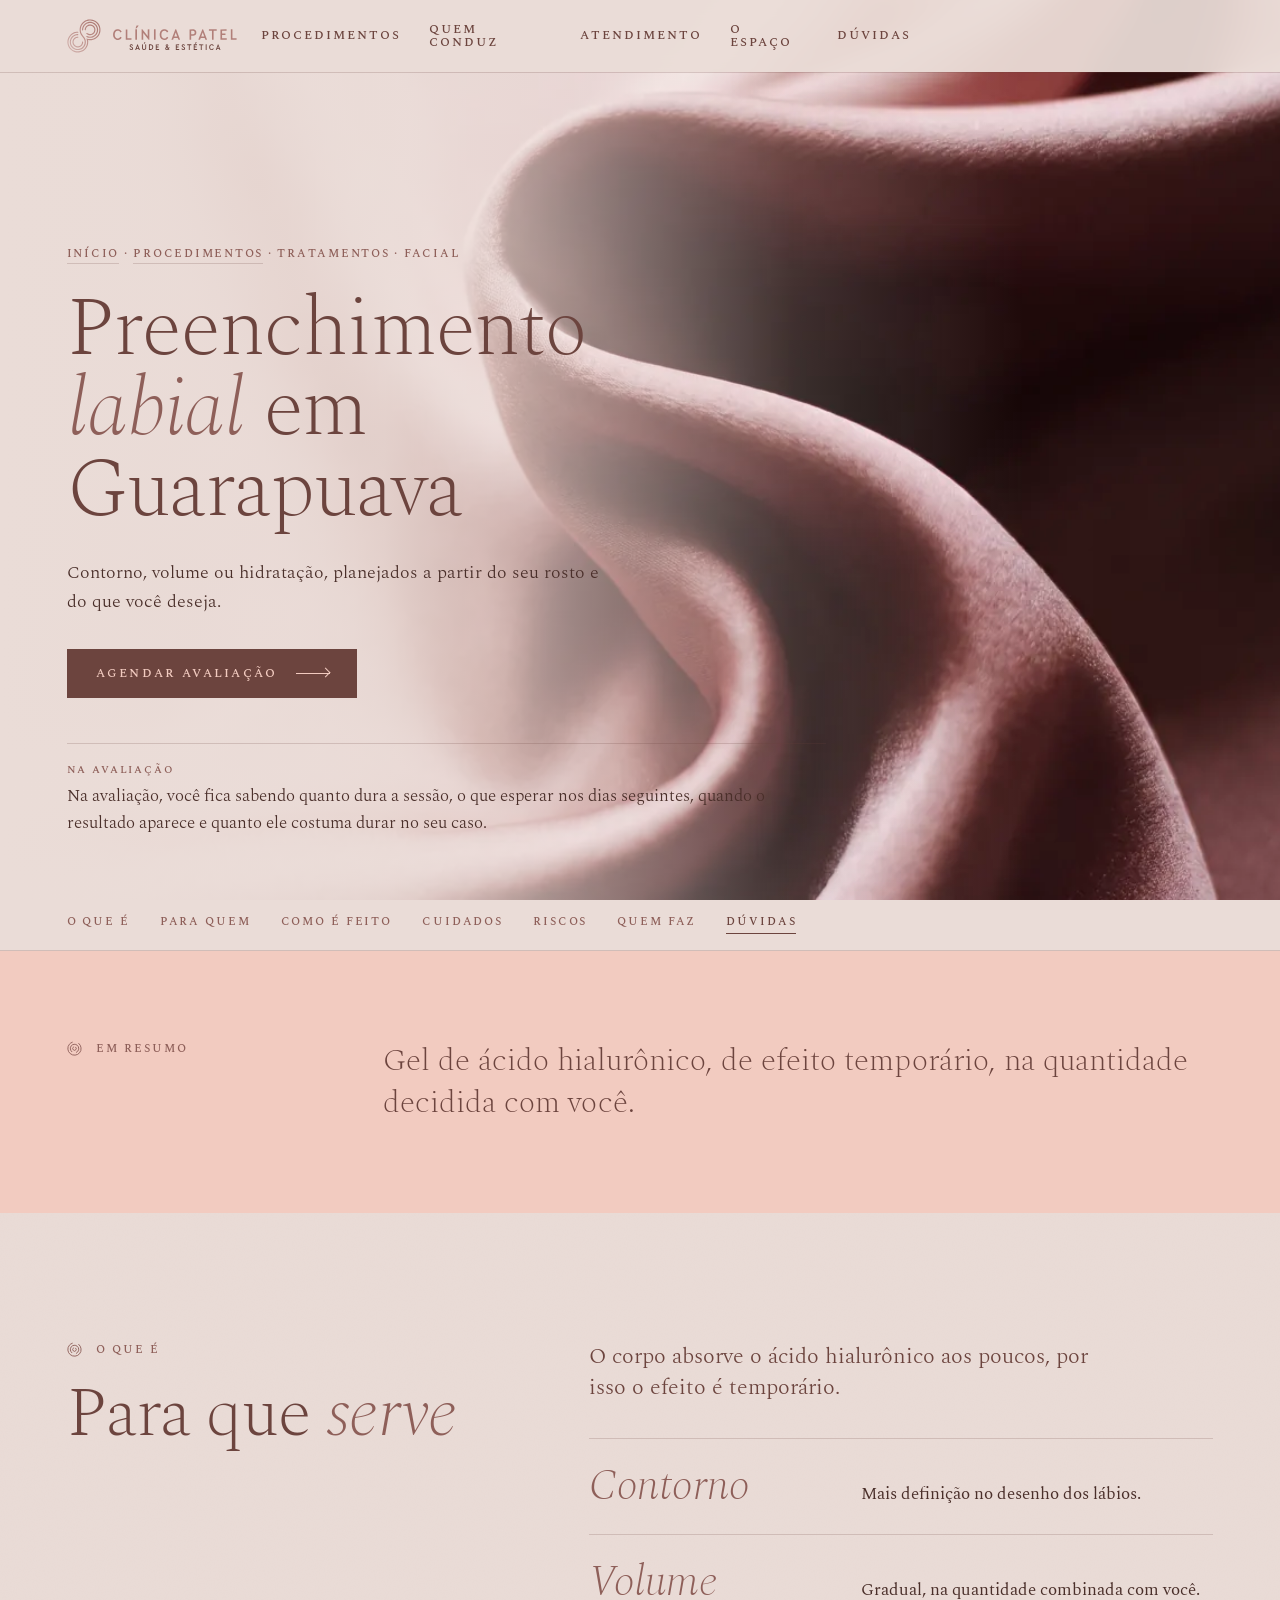
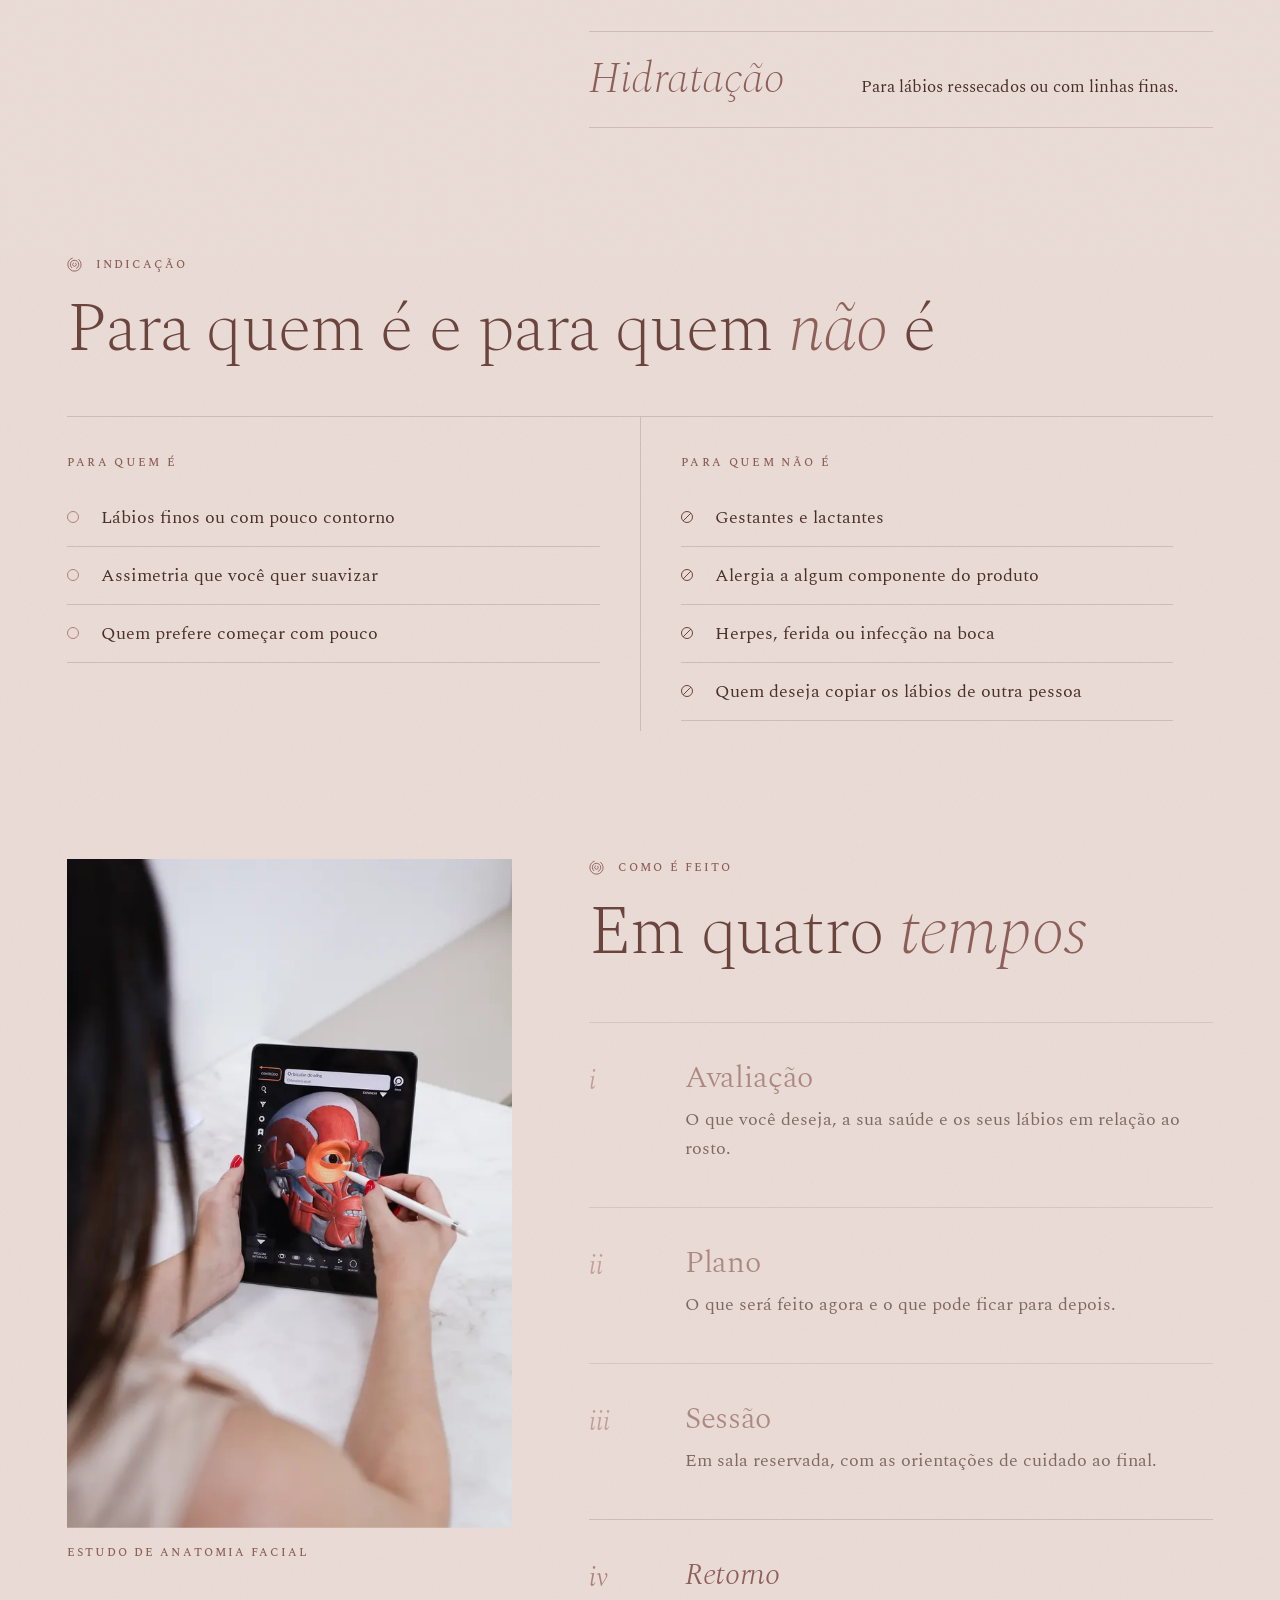
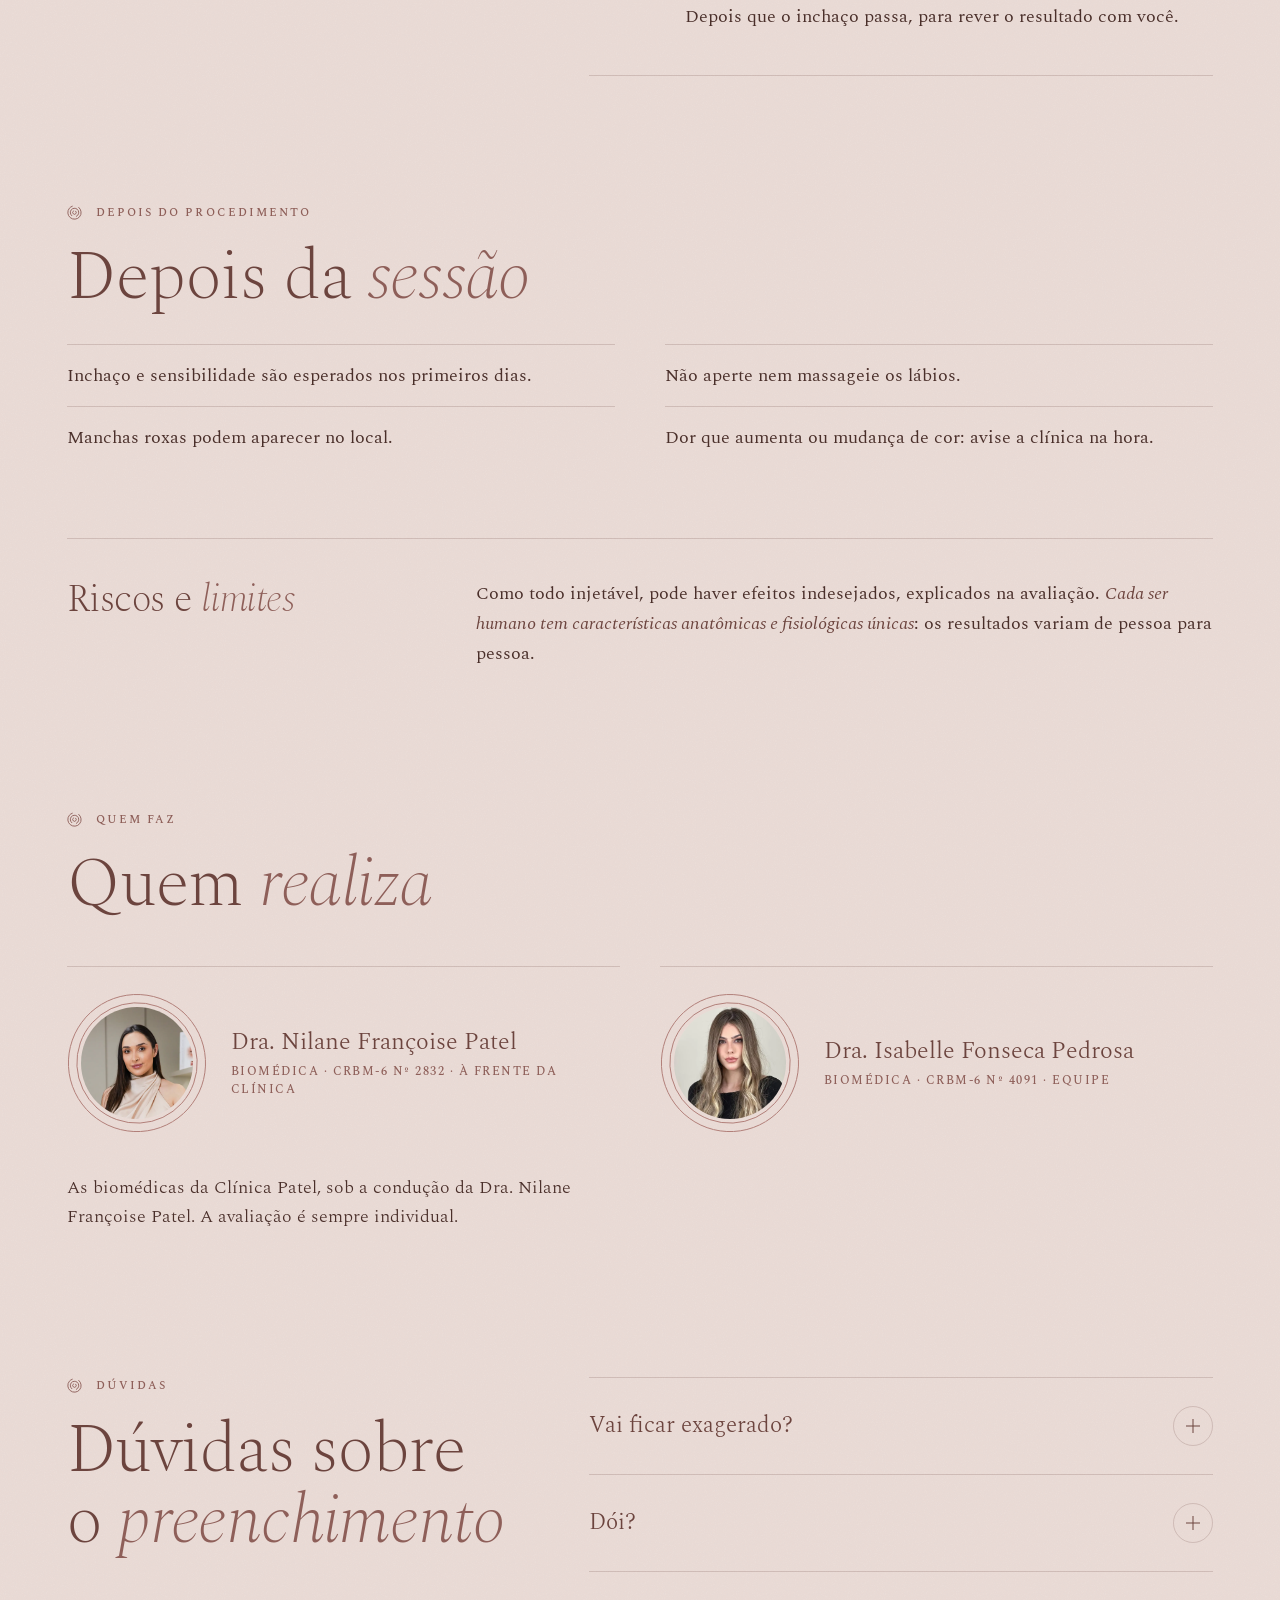
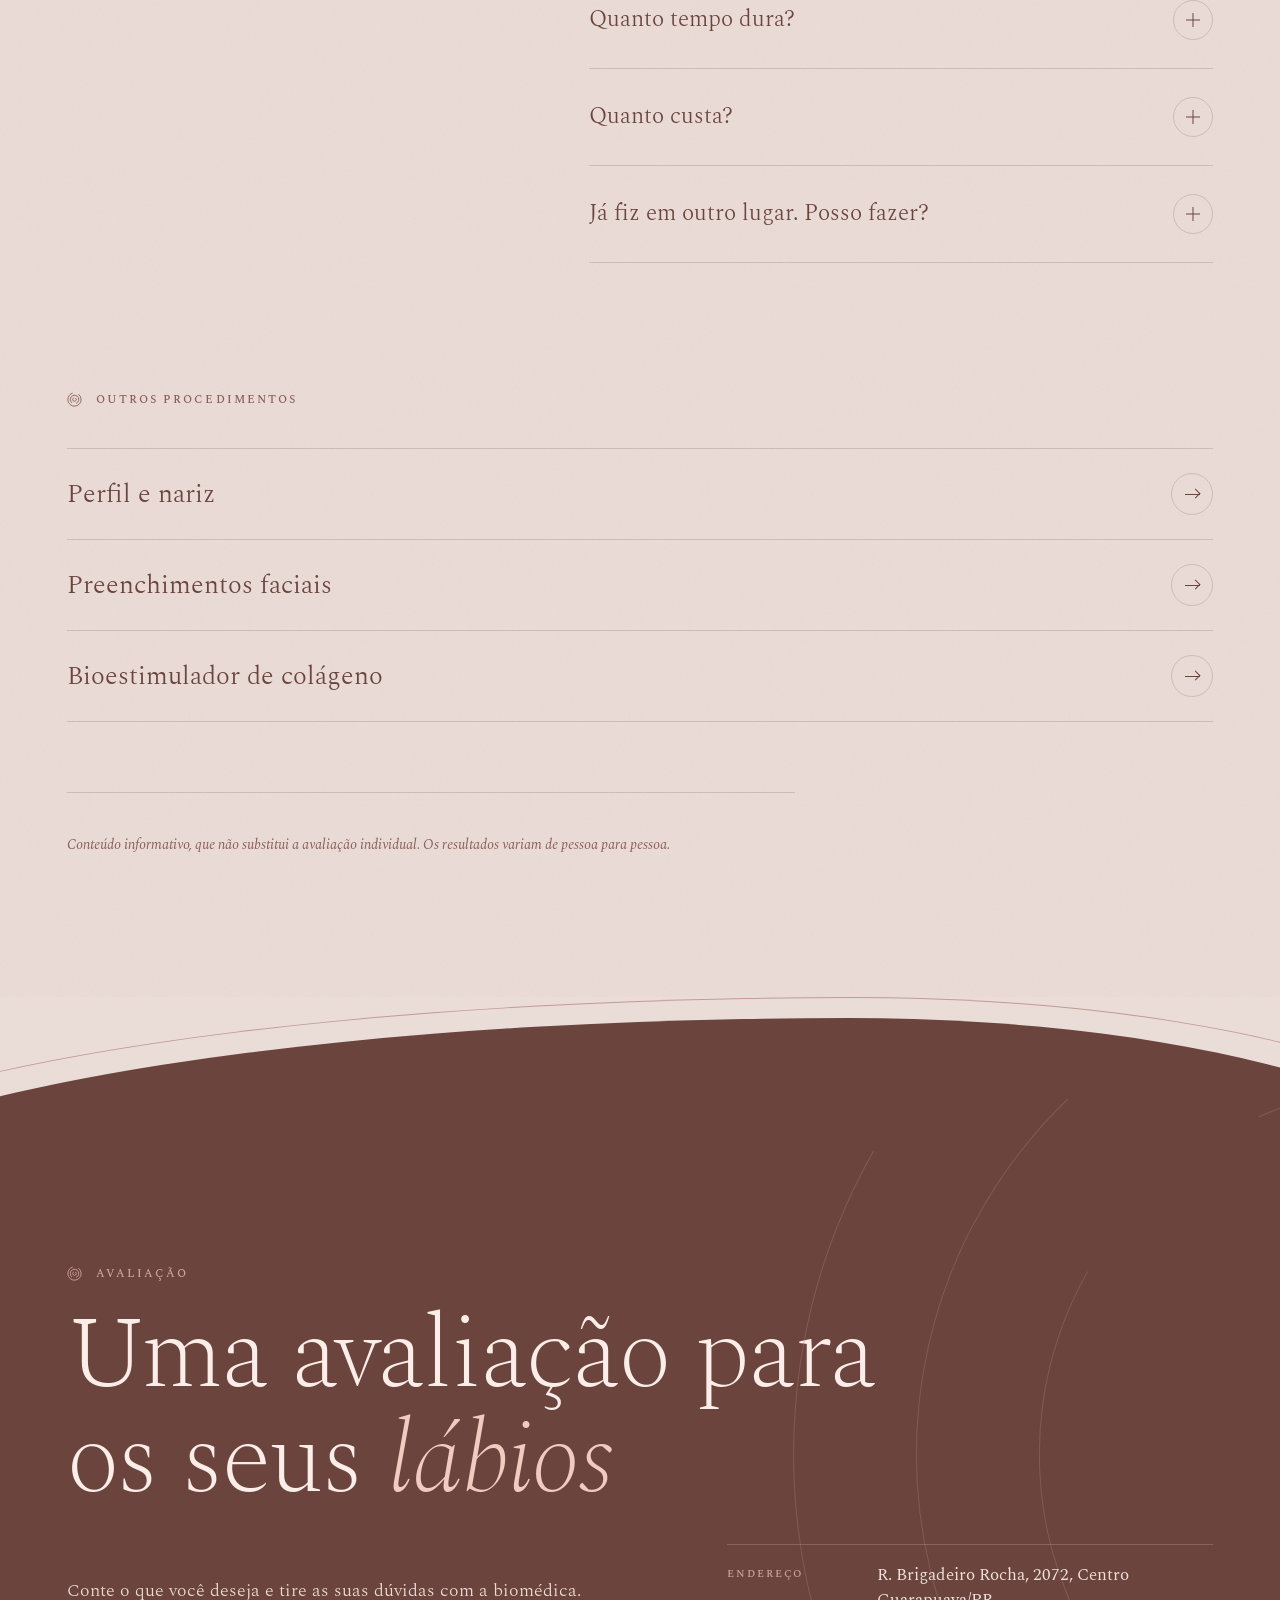
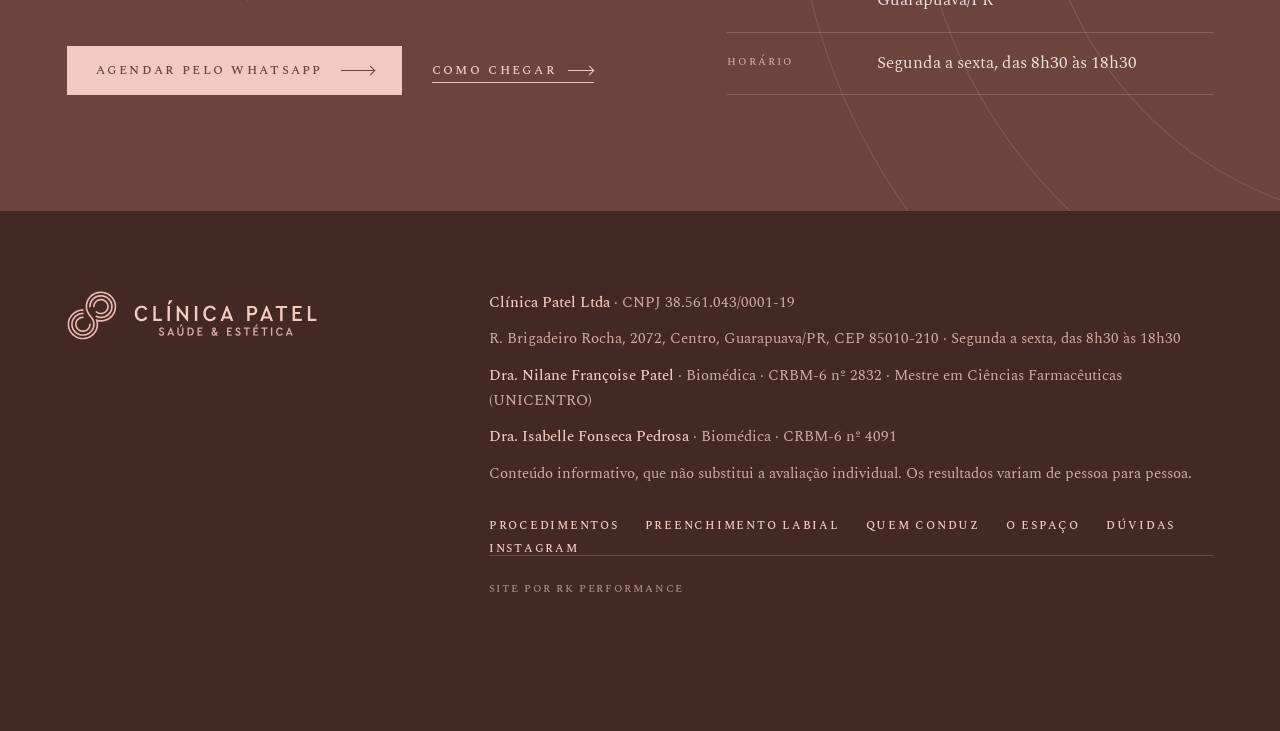
==== preenchimento-labial-guarapuava/index.html @ 33441e20 "Prévia do site da Clínica Patel (noindex) Home com abertura PATEL, tratamentos, quem conduz, atendim" ====
<!DOCTYPE html>
<html lang="pt-BR">
<head>
<meta charset="utf-8">
<meta name="viewport" content="width=device-width, initial-scale=1, viewport-fit=cover">
<title>Preenchimento labial em Guarapuava · Clínica Patel</title>
<meta name="description" content="Preenchimento labial com ácido hialurônico em Guarapuava: para quem é, como é feito, cuidados e dúvidas. Clínica Patel, biomédicas inscritas no CRBM-6.">
<meta name="robots" content="noindex, nofollow">
<link rel="canonical" href="https://joaovitorrk.github.io/clinica-patel-site/preenchimento-labial-guarapuava/">
<meta property="og:type" content="website">
<meta property="og:locale" content="pt_BR">
<meta property="og:title" content="Preenchimento labial em Guarapuava · Clínica Patel">
<meta property="og:description" content="Preenchimento labial com ácido hialurônico em Guarapuava: para quem é, como é feito, cuidados e dúvidas. Clínica Patel, biomédicas inscritas no CRBM-6.">
<meta property="og:url" content="https://joaovitorrk.github.io/clinica-patel-site/preenchimento-labial-guarapuava/">
<meta property="og:image" content="https://joaovitorrk.github.io/clinica-patel-site/assets/img/og.jpg">
<meta name="theme-color" content="#EADCD7">
<link rel="icon" href="../favicon.svg" type="image/svg+xml">
<link rel="preconnect" href="https://fonts.googleapis.com">
<link rel="preconnect" href="https://fonts.gstatic.com" crossorigin>
<link href="https://fonts.googleapis.com/css2?family=Marcellus&amp;family=Spectral:ital,wght@0,200;0,300;0,400;0,500;1,200;1,300;1,400&amp;family=Spectral+SC:wght@500&amp;display=swap" rel="stylesheet">
<link rel="stylesheet" href="../assets/site.css">
<script type="application/ld+json">{"@context": "https://schema.org", "@type": "HealthAndBeautyBusiness", "name": "Clínica Patel · Saúde e Estética", "url": "https://joaovitorrk.github.io/clinica-patel-site/", "image": "https://joaovitorrk.github.io/clinica-patel-site/assets/img/og.jpg", "address": {"@type": "PostalAddress", "streetAddress": "R. Brigadeiro Rocha, 2072", "addressLocality": "Guarapuava", "addressRegion": "PR", "postalCode": "85010-210", "addressCountry": "BR"}, "openingHours": "Mo-Fr 08:30-18:30", "sameAs": ["https://www.instagram.com/clinicapatel/"], "employee": [{"@type": "Person", "name": "Nilane Françoise Patel", "jobTitle": "Biomédica", "hasCredential": {"@type": "EducationalOccupationalCredential", "credentialCategory": "Registro profissional", "name": "CRBM-6 nº 2832"}}, {"@type": "Person", "name": "Isabelle Fonseca Pedrosa", "jobTitle": "Biomédica", "hasCredential": {"@type": "EducationalOccupationalCredential", "credentialCategory": "Registro profissional", "name": "CRBM-6 nº 4091"}}]}</script>
</head>
<body class="pagina">
<a class="pular" href="#conteudo">Pular para o conteúdo</a>
<header class="topo" id="topo">
  <a class="marca" href="../" aria-label="Clínica Patel, início"><img src="../assets/img/logo.svg" alt="Clínica Patel · Saúde &amp; Estética" width="185" height="34"></a>
  <nav id="menu" aria-label="Principal">
    <a href="../#procedimentos">procedimentos</a>
    <a href="../#conduz">quem conduz</a>
    <a href="../#atendimento">atendimento</a>
    <a href="../#espaco">o espaço</a>
    <a href="../#duvidas">dúvidas</a>
    <a class="btn" href="#" data-demo="wa" data-msg="Olá! Vi o site da Clínica Patel e gostaria de agendar uma avaliação.">agendar avaliação <span class="seta" aria-hidden="true"></span></a>
  </nav>
  <button class="menu-bt" type="button" aria-expanded="false" aria-controls="menu"><span>menu</span><i></i></button>
</header>
<main id="conteudo">

<section class="p-capa">
  <picture>
    <source media="(max-width: 860px)" type="image/webp" srcset="../assets/img/seda-cel.webp">
    <source media="(max-width: 860px)" srcset="../assets/img/seda-cel.jpg">
    <source type="image/webp" srcset="../assets/img/seda-1440.webp 1440w, ../assets/img/seda.webp 2400w" sizes="100vw">
    <img src="../assets/img/seda-1440.jpg" srcset="../assets/img/seda-1440.jpg 1440w, ../assets/img/seda.jpg 2400w" sizes="100vw" alt="" width="2400" height="1340" fetchpriority="high">
  </picture>
  <div class="envolve">
    <p class="trilha"><a href="../">início</a> · <a href="../#procedimentos">procedimentos</a> · tratamentos · facial</p>
    <h1>Preenchimento <em>labial</em> em Guarapuava</h1>
    <p class="sub">Contorno, volume ou hidratação, planejados a partir do seu rosto e do que você deseja.</p>
    <a class="btn" href="#" data-demo="wa" data-msg="Olá! Gostaria de agendar uma avaliação para preenchimento labial.">agendar avaliação <span class="seta" aria-hidden="true"></span></a>
    <p class="ficha-nota"><b>na avaliação</b>Na avaliação, você fica sabendo quanto dura a sessão, o que esperar nos dias seguintes, quando o resultado aparece e quanto ele costuma durar no seu caso.</p>
  </div>
</section>

<nav class="ancoras" aria-label="Nesta página">
  <div class="envolve">
    <a href="#o-que-e">o que é</a><a href="#para-quem">para quem</a><a href="#como">como é feito</a><a href="#cuidados">cuidados</a><a href="#riscos">riscos</a><a href="#quem-faz">quem faz</a><a href="#duvidas">dúvidas</a>
  </div>
</nav>

<section class="resumo" aria-label="Em resumo">
  <div class="envolve">
    <p class="rotulo"><svg class="anel-p" viewBox="0 0 16 16" aria-hidden="true"><g fill="none" stroke="currentColor" stroke-width=".9" stroke-linecap="round"><circle cx="8" cy="8" r="7.1" stroke-dasharray="37 7.6" transform="rotate(-50 8 8)"/><circle cx="8" cy="8" r="4.5" stroke-dasharray="22.5 5.8" transform="rotate(130 8 8)"/><circle cx="8" cy="8" r="1.9" stroke-dasharray="8.6 3.3" transform="rotate(-50 8 8)"/></g></svg> em resumo</p>
    <p class="rv">Gel de ácido hialurônico, de efeito temporário, na quantidade decidida com você.</p>
  </div>
</section>

<section class="bloco papel" id="o-que-e">
  <div class="envolve dupla">
    <div class="fixa"><p class="rotulo rv"><svg class="anel-p" viewBox="0 0 16 16" aria-hidden="true"><g fill="none" stroke="currentColor" stroke-width=".9" stroke-linecap="round"><circle cx="8" cy="8" r="7.1" stroke-dasharray="37 7.6" transform="rotate(-50 8 8)"/><circle cx="8" cy="8" r="4.5" stroke-dasharray="22.5 5.8" transform="rotate(130 8 8)"/><circle cx="8" cy="8" r="1.9" stroke-dasharray="8.6 3.3" transform="rotate(-50 8 8)"/></g></svg> o que é</p><h2 class="titulo rv">Para que <em>serve</em></h2></div>
    <div><div class="texto-curto rv"><p>O corpo absorve o ácido hialurônico aos poucos, por isso o efeito é temporário.</p></div><ul class="trio rv d1"><li><strong>Contorno</strong><span>Mais definição no desenho dos lábios.</span></li>
<li><strong>Volume</strong><span>Gradual, na quantidade combinada com você.</span></li>
<li><strong>Hidratação</strong><span>Para lábios ressecados ou com linhas finas.</span></li></ul></div>
  </div>
</section>

<section class="bloco papel" id="para-quem">
  <div class="envolve">
    <p class="rotulo rv"><svg class="anel-p" viewBox="0 0 16 16" aria-hidden="true"><g fill="none" stroke="currentColor" stroke-width=".9" stroke-linecap="round"><circle cx="8" cy="8" r="7.1" stroke-dasharray="37 7.6" transform="rotate(-50 8 8)"/><circle cx="8" cy="8" r="4.5" stroke-dasharray="22.5 5.8" transform="rotate(130 8 8)"/><circle cx="8" cy="8" r="1.9" stroke-dasharray="8.6 3.3" transform="rotate(-50 8 8)"/></g></svg> indicação</p>
    <h2 class="titulo rv">Para quem é e para quem <em>não</em> é</h2>
    <div class="para-quem rv">
      <div><h3>para quem é</h3><ul><li>Lábios finos ou com pouco contorno</li>
<li>Assimetria que você quer suavizar</li>
<li>Quem prefere começar com pouco</li></ul></div>
      <div class="nao"><h3>para quem não é</h3><ul><li>Gestantes e lactantes</li>
<li>Alergia a algum componente do produto</li>
<li>Herpes, ferida ou infecção na boca</li>
<li>Quem deseja copiar os lábios de outra pessoa</li></ul></div>
    </div>
  </div>
</section>

<section class="bloco papel" id="como">
  <div class="envolve dupla">
    <div class="fixa">
      <figure class="moldura rv" style="margin:0">
        <div class="foto varre" style="aspect-ratio:2/3;overflow:hidden"><picture><source type="image/webp" srcset="../assets/img/planejamento-640.webp 640w, ../assets/img/planejamento.webp 1100w" sizes="(max-width: 860px) 92vw, 36vw"><img src="../assets/img/planejamento-640.jpg" srcset="../assets/img/planejamento-640.jpg 640w, ../assets/img/planejamento.jpg 1100w" sizes="(max-width: 860px) 92vw, 36vw" alt="Planejamento facial em um tablet com anatomia do rosto, na Clínica Patel" loading="lazy" decoding="async"></picture></div>
        <figcaption class="rotulo" style="margin-top:16px">estudo de anatomia facial</figcaption>
      </figure>
    </div>
    <div>
      <p class="rotulo rv"><svg class="anel-p" viewBox="0 0 16 16" aria-hidden="true"><g fill="none" stroke="currentColor" stroke-width=".9" stroke-linecap="round"><circle cx="8" cy="8" r="7.1" stroke-dasharray="37 7.6" transform="rotate(-50 8 8)"/><circle cx="8" cy="8" r="4.5" stroke-dasharray="22.5 5.8" transform="rotate(130 8 8)"/><circle cx="8" cy="8" r="1.9" stroke-dasharray="8.6 3.3" transform="rotate(-50 8 8)"/></g></svg> como é feito</p>
      <h2 class="titulo rv">Em quatro <em>tempos</em></h2>
      <ol class="etapas">
<li><div><h3>Avaliação</h3><p>O que você deseja, a sua saúde e os seus lábios em relação ao rosto.</p></div></li>
<li><div><h3>Plano</h3><p>O que será feito agora e o que pode ficar para depois.</p></div></li>
<li><div><h3>Sessão</h3><p>Em sala reservada, com as orientações de cuidado ao final.</p></div></li>
<li><div><h3>Retorno</h3><p>Depois que o inchaço passa, para rever o resultado com você.</p></div></li>
      </ol>
    </div>
  </div>
</section>

<section class="bloco papel" id="cuidados">
  <div class="envolve cuidados">
    <p class="rotulo rv"><svg class="anel-p" viewBox="0 0 16 16" aria-hidden="true"><g fill="none" stroke="currentColor" stroke-width=".9" stroke-linecap="round"><circle cx="8" cy="8" r="7.1" stroke-dasharray="37 7.6" transform="rotate(-50 8 8)"/><circle cx="8" cy="8" r="4.5" stroke-dasharray="22.5 5.8" transform="rotate(130 8 8)"/><circle cx="8" cy="8" r="1.9" stroke-dasharray="8.6 3.3" transform="rotate(-50 8 8)"/></g></svg> depois do procedimento</p>
    <h2 class="titulo rv">Depois da <em>sessão</em></h2>
    <ul class="rv"><li>Inchaço e sensibilidade são esperados nos primeiros dias.</li>
<li>Manchas roxas podem aparecer no local.</li>
<li>Não aperte nem massageie os lábios.</li>
<li>Dor que aumenta ou mudança de cor: avise a clínica na hora.</li></ul>
    <div class="riscos rv" id="riscos">
      <h3>Riscos e <em>limites</em></h3>
      <div><p>Como todo injetável, pode haver efeitos indesejados, explicados na avaliação. <span class="literal">Cada ser humano tem características anatômicas e fisiológicas únicas</span>: os resultados variam de pessoa para pessoa.</p></div>
    </div>
  </div>
</section>

<section class="bloco papel" id="quem-faz">
  <div class="envolve">
    <p class="rotulo rv"><svg class="anel-p" viewBox="0 0 16 16" aria-hidden="true"><g fill="none" stroke="currentColor" stroke-width=".9" stroke-linecap="round"><circle cx="8" cy="8" r="7.1" stroke-dasharray="37 7.6" transform="rotate(-50 8 8)"/><circle cx="8" cy="8" r="4.5" stroke-dasharray="22.5 5.8" transform="rotate(130 8 8)"/><circle cx="8" cy="8" r="1.9" stroke-dasharray="8.6 3.3" transform="rotate(-50 8 8)"/></g></svg> quem faz</p>
    <h2 class="titulo rv">Quem <em>realiza</em></h2>
    <div class="quem-faz">
      <div class="prof rv"><div class="circ"><picture><source type="image/webp" srcset="../assets/img/nilane-circ.webp 720w" sizes="140px"><img src="../assets/img/nilane-circ.jpg" srcset="../assets/img/nilane-circ.jpg 720w" sizes="140px" alt="Dra. Nilane Françoise Patel" loading="lazy" decoding="async"></picture><svg class="aneis " viewBox="0 0 1000 1000" aria-hidden="true" ><g stroke-width="1" stroke-linecap="round"><circle cx="500" cy="500" r="490" stroke-dasharray="2678.5 400.2" transform="rotate(-48 500 500)"/><circle cx="500" cy="500" r="430" stroke-dasharray="2350.5 351.2" transform="rotate(132 500 500)"/></g></svg></div><div><b>Dra. Nilane Françoise Patel</b><span>Biomédica · CRBM-6 nº 2832 · À frente da clínica</span></div></div>
      <div class="prof rv d1"><div class="circ"><picture><source type="image/webp" srcset="../assets/img/isabelle-circ.webp 720w" sizes="140px"><img src="../assets/img/isabelle-circ.jpg" srcset="../assets/img/isabelle-circ.jpg 720w" sizes="140px" alt="Dra. Isabelle Fonseca Pedrosa" loading="lazy" decoding="async"></picture><svg class="aneis " viewBox="0 0 1000 1000" aria-hidden="true" ><g stroke-width="1" stroke-linecap="round"><circle cx="500" cy="500" r="490" stroke-dasharray="2678.5 400.2" transform="rotate(-48 500 500)"/><circle cx="500" cy="500" r="430" stroke-dasharray="2350.5 351.2" transform="rotate(132 500 500)"/></g></svg></div><div><b>Dra. Isabelle Fonseca Pedrosa</b><span>Biomédica · CRBM-6 nº 4091 · Equipe</span></div></div>
    </div>
    <p class="intro rv" style="margin-top:40px">As biomédicas da Clínica Patel, sob a condução da Dra. Nilane Françoise Patel. A avaliação é sempre individual.</p>
  </div>
</section>

<section class="bloco papel" id="duvidas">
  <div class="envolve dupla">
    <div class="fixa"><p class="rotulo rv"><svg class="anel-p" viewBox="0 0 16 16" aria-hidden="true"><g fill="none" stroke="currentColor" stroke-width=".9" stroke-linecap="round"><circle cx="8" cy="8" r="7.1" stroke-dasharray="37 7.6" transform="rotate(-50 8 8)"/><circle cx="8" cy="8" r="4.5" stroke-dasharray="22.5 5.8" transform="rotate(130 8 8)"/><circle cx="8" cy="8" r="1.9" stroke-dasharray="8.6 3.3" transform="rotate(-50 8 8)"/></g></svg> dúvidas</p><h2 class="titulo rv">Dúvidas sobre o <em>preenchimento</em></h2></div>
    <div class="faq">
<details class="rv"><summary>Vai ficar exagerado?<i aria-hidden="true"></i></summary><div class="r"><p>A quantidade é decidida com você. Se prefere algo discreto, o plano parte daí.</p></div></details>
<details class="rv"><summary>Dói?<i aria-hidden="true"></i></summary><div class="r"><p>A sensibilidade varia. Na avaliação, a profissional explica como o seu conforto é cuidado.</p></div></details>
<details class="rv"><summary>Quanto tempo dura?<i aria-hidden="true"></i></summary><div class="r"><p>O efeito é temporário e varia de pessoa para pessoa. A estimativa é dada na avaliação.</p></div></details>
<details class="rv"><summary>Quanto custa?<i aria-hidden="true"></i></summary><div class="r"><p>O Código de Ética do Biomédico não permite divulgar valores. Eles são informados na avaliação, e a decisão é sua.</p></div></details>
<details class="rv"><summary>Já fiz em outro lugar. Posso fazer?<i aria-hidden="true"></i></summary><div class="r"><p>Depende da avaliação, que considera o que já foi feito. Traga a data e o local.</p></div></details>
    </div>
  </div>
</section>

<section class="bloco papel" aria-label="Outros procedimentos">
  <div class="envolve">
    <p class="rotulo rv"><svg class="anel-p" viewBox="0 0 16 16" aria-hidden="true"><g fill="none" stroke="currentColor" stroke-width=".9" stroke-linecap="round"><circle cx="8" cy="8" r="7.1" stroke-dasharray="37 7.6" transform="rotate(-50 8 8)"/><circle cx="8" cy="8" r="4.5" stroke-dasharray="22.5 5.8" transform="rotate(130 8 8)"/><circle cx="8" cy="8" r="1.9" stroke-dasharray="8.6 3.3" transform="rotate(-50 8 8)"/></g></svg> outros procedimentos</p>
    <div class="relacionados rv">
<a href="#" data-demo="wa" data-msg="Olá! Gostaria de agendar uma avaliação para perfil e nariz.">Perfil e nariz<span class="ir"><span class="seta" aria-hidden="true"></span></span></a>
<a href="#" data-demo="wa" data-msg="Olá! Gostaria de agendar uma avaliação para preenchimentos faciais.">Preenchimentos faciais<span class="ir"><span class="seta" aria-hidden="true"></span></span></a>
<a href="#" data-demo="wa" data-msg="Olá! Gostaria de agendar uma avaliação para bioestimulador de colágeno.">Bioestimulador de colágeno<span class="ir"><span class="seta" aria-hidden="true"></span></span></a>
    </div>
    <p class="aviso-pagina">Conteúdo informativo, que não substitui a avaliação individual. Os resultados variam de pessoa para pessoa.</p>
  </div>
</section>

<div class="arco sobe fio" style="--fundo:var(--po);--bolha:var(--cacau)" aria-hidden="true"></div>
<section class="contato cacau">
  <svg class="aneis " viewBox="0 0 1000 1000" aria-hidden="true" data-gira="-.03"><g stroke-width="1" stroke-linecap="round"><circle cx="500" cy="500" r="480" stroke-dasharray="2623.9 392.1" transform="rotate(-48 500 500)"/><circle cx="500" cy="500" r="384" stroke-dasharray="2099.1 313.7" transform="rotate(132 500 500)"/><circle cx="500" cy="500" r="288" stroke-dasharray="1574.3 235.2" transform="rotate(-48 500 500)"/></g></svg>
  <div class="envolve">
    <p class="rotulo rv"><svg class="anel-p" viewBox="0 0 16 16" aria-hidden="true"><g fill="none" stroke="currentColor" stroke-width=".9" stroke-linecap="round"><circle cx="8" cy="8" r="7.1" stroke-dasharray="37 7.6" transform="rotate(-50 8 8)"/><circle cx="8" cy="8" r="4.5" stroke-dasharray="22.5 5.8" transform="rotate(130 8 8)"/><circle cx="8" cy="8" r="1.9" stroke-dasharray="8.6 3.3" transform="rotate(-50 8 8)"/></g></svg> avaliação</p>
    <h2 class="titulo rv">Uma avaliação para os seus <em>lábios</em></h2>
    <div class="grade">
      <div>
        <p class="rv">Conte o que você deseja e tire as suas dúvidas com a biomédica.</p>
        <div class="acoes rv d1">
          <a class="btn claro" href="#" data-demo="wa" data-msg="Olá! Gostaria de agendar uma avaliação para preenchimento labial.">agendar pelo whatsapp <span class="seta" aria-hidden="true"></span></a>
          <a class="link" href="https://maps.google.com/?cid=13364334448513398230" target="_blank" rel="noopener">como chegar <span class="seta" aria-hidden="true"></span></a>
        </div>
      </div>
      <ul class="dados rv d1">
        <li><b>endereço</b><span>R. Brigadeiro Rocha, 2072, Centro<br>Guarapuava/PR</span></li>
        <li><b>horário</b><span>Segunda a sexta, das 8h30 às 18h30</span></li>
      </ul>
    </div>
  </div>
</section>

</main>
<footer class="rodape">
  <div class="envolve grade">
    <div><a class="marca" href="../"><img src="../assets/img/logo-claro.svg" alt="Clínica Patel · Saúde &amp; Estética" width="250" height="46" loading="lazy"></a></div>
    <div class="legal">
      <p><b>Clínica Patel Ltda</b> · CNPJ 38.561.043/0001-19</p>
      <p>R. Brigadeiro Rocha, 2072, Centro, Guarapuava/PR, CEP&nbsp;85010-210 · Segunda a sexta, das 8h30 às 18h30</p>
      <p><b>Dra. Nilane Françoise Patel</b> · Biomédica · CRBM-6 nº 2832 · Mestre em Ciências Farmacêuticas (UNICENTRO)</p>
      <p><b>Dra. Isabelle Fonseca Pedrosa</b> · Biomédica · CRBM-6 nº 4091</p>
      <p>Conteúdo informativo, que não substitui a avaliação individual. Os resultados variam de pessoa para pessoa.</p>
      <nav aria-label="Rodapé"><a href="../#procedimentos">procedimentos</a><a href="../preenchimento-labial-guarapuava/">preenchimento labial</a><a href="../#conduz">quem conduz</a><a href="../#espaco">o espaço</a><a href="../#duvidas">dúvidas</a><a href="https://www.instagram.com/clinicapatel/" target="_blank" rel="noopener">instagram</a></nav>
      <p class="rk">Site por RK Performance</p>
    </div>
  </div>
</footer>
<a class="flut" href="#" data-demo="wa" data-msg="Olá! Gostaria de agendar uma avaliação para preenchimento labial." aria-label="Agendar avaliação pelo WhatsApp"><svg viewBox="0 0 24 24" fill="none" stroke="currentColor" stroke-width="1.4" stroke-linecap="round" stroke-linejoin="round" aria-hidden="true"><path d="M21 12a9 9 0 0 1-13.3 7.9L3 21l1.2-4.5A9 9 0 1 1 21 12z"/></svg><span>agendar</span></a>
<nav class="barra-cel" aria-label="Ações rápidas">
  <a href="#" data-demo="wa" data-msg="Olá! Gostaria de agendar uma avaliação para preenchimento labial."><svg viewBox="0 0 24 24" fill="none" stroke="currentColor" stroke-width="1.4" stroke-linecap="round" stroke-linejoin="round" aria-hidden="true"><path d="M21 12a9 9 0 0 1-13.3 7.9L3 21l1.2-4.5A9 9 0 1 1 21 12z"/></svg>agendar</a>
  <a href="#" data-demo="tel"><svg viewBox="0 0 24 24" fill="none" stroke="currentColor" stroke-width="1.4" stroke-linecap="round" stroke-linejoin="round" aria-hidden="true"><path d="M5 4h4l2 5-2.5 1.5a11 11 0 0 0 5 5L15 13l5 2v4a2 2 0 0 1-2 2A16 16 0 0 1 3 6a2 2 0 0 1 2-2"/></svg>ligar</a>
  <a href="https://maps.google.com/?cid=13364334448513398230" target="_blank" rel="noopener"><svg viewBox="0 0 24 24" fill="none" stroke="currentColor" stroke-width="1.4" stroke-linecap="round" stroke-linejoin="round" aria-hidden="true"><path d="M12 21s-7-6.2-7-11.5a7 7 0 0 1 14 0C19 14.8 12 21 12 21z"/><circle cx="12" cy="9.5" r="2.5"/></svg>como chegar</a>
</nav>
<dialog class="demo" id="demo" aria-labelledby="demo-tit">
  <div class="in">
    <button class="fecha-x" type="button" data-fecha aria-label="Fechar">×</button>
    <p class="rotulo"><svg class="anel-p" viewBox="0 0 16 16" aria-hidden="true"><g fill="none" stroke="currentColor" stroke-width=".9" stroke-linecap="round"><circle cx="8" cy="8" r="7.1" stroke-dasharray="37 7.6" transform="rotate(-50 8 8)"/><circle cx="8" cy="8" r="4.5" stroke-dasharray="22.5 5.8" transform="rotate(130 8 8)"/><circle cx="8" cy="8" r="1.9" stroke-dasharray="8.6 3.3" transform="rotate(-50 8 8)"/></g></svg> prévia de apresentação</p>
    <h3 id="demo-tit">Agendar pelo WhatsApp</h3>
    <p id="demo-txt">No site final, este botão abre o WhatsApp da Clínica Patel com a mensagem já escrita:</p>
    <blockquote id="demo-msg">Olá! Gostaria de agendar uma avaliação para preenchimento labial.</blockquote>
    <p id="demo-extra" hidden><a class="link" href="../preenchimento-labial-guarapuava/">conhecer a página de preenchimento labial <span class="seta" aria-hidden="true"></span></a></p>
    <div class="acoes">
      <a class="btn" href="https://wa.me/5542999246208?text=Vi%20a%20pr%C3%A9via%20do%20site%20da%20Cl%C3%ADnica%20Patel" target="_blank" rel="noopener">falar com a RK <span class="seta" aria-hidden="true"></span></a>
      <button class="link" type="button" data-fecha style="background:none;border:0;cursor:pointer">fechar</button>
    </div>
  </div>
</dialog>
<script src="../assets/site.js"></script>
</body>
</html>
---- assets/site.css ----
/* Clínica Patel · Saúde e Estética · prévia RK Performance · out/2026
   Direção "capa de revista": base pó de rosa, cacau e rosé do logo; Marcellus + Spectral + Spectral SC.
   Assinatura: o nome PATEL como janela da foto e os anéis do símbolo. */

:root {
  --po: #EADCD7;          /* base: pó de rosa (fica a 5,8+ de todos os fundos das prévias de Guarapuava) */
  --po-2: #E2D0CA;        /* apoio */
  --blush: #F2CBC0;       /* rosa-blush das artes */
  --rosa: #CEA29C;        /* rosa antigo */
  --rose: #B17F79;        /* rosé do logo */
  --rose-esc: #8E5F59;    /* rosé escurecido p/ itálico sobre claro (contraste 4:1) */
  --cacau: #6C443E;       /* cacau do logo */
  --cacau-2: #573530;
  --cacau-3: #432824;
  --tinta: #4A2F2A;       /* texto corrido sobre claro */
  --linha: rgba(108, 68, 62, .2);
  --linha-clara: rgba(242, 203, 192, .22);
  --margem: clamp(20px, 5.2vw, 76px);
  --largura: 1340px;
  --display: "Spectral", Georgia, serif;
  --marca: "Marcellus", "Spectral", serif;
  --rotulo: "Spectral SC", "Spectral", serif;
  --ease: cubic-bezier(.65, 0, .2, 1);
  --sai: cubic-bezier(.2, .7, .2, 1);
  --topo: 98px;
}

*, *::before, *::after { box-sizing: border-box; }
html { -webkit-text-size-adjust: 100%; scroll-behavior: auto; }
body {
  margin: 0;
  background: var(--po);
  color: var(--tinta);
  font: 400 18px/1.66 var(--display);
  font-variant-numeric: lining-nums;
  -webkit-font-smoothing: antialiased;
  text-rendering: optimizeLegibility;
  overflow-x: hidden;
}
img, svg, video, picture { display: block; max-width: 100%; }
a { color: inherit; }
p { margin: 0 0 1em; }
h1, h2, h3, h4 { margin: 0; font-weight: 200; font-family: var(--display); line-height: 1.04; letter-spacing: -.012em; color: var(--cacau); }
em, .it { font-style: italic; }
h1 em, h2 em, h3 em, .titulo em { color: var(--rose-esc); font-weight: 200; }
::selection { background: var(--cacau); color: var(--blush); }
.oculto { position: absolute !important; width: 1px; height: 1px; overflow: hidden; clip: rect(0 0 0 0); white-space: nowrap; }
.pular { position: absolute; left: 12px; top: -60px; z-index: 200; background: var(--cacau); color: var(--blush); padding: 10px 16px; font-family: var(--rotulo); }
.pular:focus { top: 12px; }
:focus-visible { outline: 1px solid var(--cacau); outline-offset: 4px; }

/* papel: ruído fino e ESTÁTICO só nas superfícies claras */
.papel { position: relative; isolation: isolate; }
.papel::before {
  content: ""; position: absolute; inset: 0; z-index: -1; pointer-events: none; opacity: .5;
  background-image: url("data:image/svg+xml;utf8,<svg xmlns='http://www.w3.org/2000/svg' width='220' height='220'><filter id='r'><feTurbulence type='fractalNoise' baseFrequency='.9' numOctaves='2' stitchTiles='stitch'/><feColorMatrix values='0 0 0 0 .42  0 0 0 0 .27  0 0 0 0 .24  0 0 0 .07 0'/></filter><rect width='100%' height='100%' filter='url(%23r)'/></svg>");
}

.envolve { width: min(100% - 2 * var(--margem), var(--largura)); margin-inline: auto; }

/* ---------- rótulos, botões, links ---------- */
.rotulo { font: 500 13px/1.3 var(--rotulo); letter-spacing: .16em; text-transform: lowercase; color: var(--rose-esc); margin: 0 0 22px; display: flex; align-items: center; gap: 14px; }
.rotulo .anel-p { width: 15px; height: 15px; flex: none; }
.escuro .rotulo, .cacau .rotulo { color: var(--rosa); }

.btn {
  --c: var(--cacau); --t: var(--blush);
  position: relative; display: inline-flex; align-items: center; gap: 18px;
  padding: 17px 26px 17px 28px; border: 1px solid var(--c); background: var(--c); color: var(--t);
  font: 500 13.5px/1 var(--rotulo); letter-spacing: .17em; text-transform: lowercase; text-decoration: none;
  cursor: pointer; transition: background .45s var(--sai), color .45s var(--sai);
}
.btn .seta { width: 34px; height: 9px; flex: none; transition: width .5s var(--sai); }
.btn:hover .seta { width: 52px; }
.btn:hover { background: transparent; color: var(--c); }
.btn.claro { --c: var(--blush); --t: var(--cacau); }
.btn.claro:hover { color: var(--blush); }
.link {
  display: inline-flex; align-items: center; gap: 12px; font: 500 13.5px/1 var(--rotulo); letter-spacing: .17em; text-transform: lowercase;
  text-decoration: none; color: var(--cacau); padding: 6px 0; background: linear-gradient(currentColor, currentColor) 0 100% / 100% 1px no-repeat;
  transition: background-size .5s var(--sai);
}
.link:hover { background-size: 0 1px; background-position: 100% 100%; }
.link .seta { width: 26px; height: 9px; }
.cacau .link, .escuro .link { color: var(--blush); }

/* ---------- topo ---------- */
.aviso-previa {
  position: fixed; inset: 0 0 auto; z-index: 90; height: 26px; display: flex; align-items: center; justify-content: center;
  background: var(--cacau-3); color: var(--blush); font: 500 11.5px/1 var(--rotulo); letter-spacing: .16em; text-transform: lowercase; padding: 0 12px; text-align: center;
}
.topo {
  position: fixed; inset: 26px 0 auto; z-index: 80; height: 72px;
  display: flex; align-items: center; justify-content: space-between; gap: 24px; padding: 0 var(--margem);
  transition: background .5s var(--sai), box-shadow .5s var(--sai), color .4s;
}
.topo.solido { background: rgba(234, 220, 215, .94); backdrop-filter: blur(10px); -webkit-backdrop-filter: blur(10px); box-shadow: 0 1px 0 var(--linha); }
.topo .marca img { height: 34px; width: auto; }
.topo nav { display: flex; align-items: center; gap: clamp(18px, 2.2vw, 34px); }
.topo nav a:not(.btn) { font: 500 13.5px/1 var(--rotulo); letter-spacing: .15em; text-transform: lowercase; text-decoration: none; color: var(--cacau); position: relative; padding: 6px 0; }
.topo nav a:not(.btn)::after { content: ""; position: absolute; left: 0; right: 0; bottom: 0; height: 1px; background: currentColor; transform: scaleX(0); transform-origin: right; transition: transform .5s var(--sai); }
.topo nav a:not(.btn):hover::after { transform: scaleX(1); transform-origin: left; }
.topo .btn { padding: 13px 18px 13px 20px; }
.menu-bt { display: none; background: none; border: 0; color: var(--cacau); font: 500 14px/1 var(--rotulo); letter-spacing: .16em; text-transform: lowercase; cursor: pointer; padding: 10px 0; align-items: center; gap: 10px; }
.menu-bt i { display: block; width: 26px; height: 1px; background: currentColor; position: relative; }
.menu-bt i::after { content: ""; position: absolute; left: 6px; right: 0; top: 6px; height: 1px; background: currentColor; }

/* ---------- capa (abertura) ---------- */
.capa { position: relative; height: 270vh; background: var(--po); }
.capa-pin { position: sticky; top: 0; height: 100vh; height: 100svh; overflow: hidden; }
.capa-foto, .capa-foto img { position: absolute; inset: 0; width: 100%; height: 100%; }
.capa-foto img { object-fit: cover; object-position: 60% 30%; transform-origin: 60% 30%; will-change: transform; }
.capa-veu { position: absolute; inset: 0; pointer-events: none; opacity: 0;
  background: linear-gradient(90deg, rgba(67, 40, 36, .62) 0%, rgba(67, 40, 36, .34) 34%, rgba(67, 40, 36, 0) 62%), linear-gradient(0deg, rgba(67, 40, 36, .55) 0%, rgba(67, 40, 36, 0) 42%); }
.capa-mascara { position: absolute; inset: 0; width: 100%; height: 100%; display: none; }
.capa-mascara .fundo { fill: var(--po); }
.capa-mascara text { font-family: var(--marca); }
.capa-cabeca, .capa-creditos { position: absolute; left: 0; right: 0; display: none; }
.capa-cabeca { pointer-events: none; }
.capa-cabeca .sobre, .capa-cabeca .sob { position: absolute; left: 0; right: 0; text-align: center; font: 500 clamp(12px, 1.05vw, 15px)/1 var(--rotulo); letter-spacing: .5em; text-transform: lowercase; color: var(--cacau); }
.capa-cabeca .sob { color: var(--rose-esc); }
.capa-cabeca .simb { position: absolute; left: 50%; width: clamp(34px, 3.2vw, 46px); height: auto; transform: translateX(-50%); overflow: visible; }
.capa-cabeca .simb path { fill: url(#roseCapa); stroke: var(--rose); stroke-width: 1.2; }
.capa-creditos { bottom: 0; padding: 0 var(--margem) 30px; }
.capa-creditos .linha { display: grid; grid-template-columns: 1.1fr 1fr auto; align-items: end; gap: 32px; border-top: 1px solid var(--linha); padding-top: 20px; max-width: var(--largura); margin: 0 auto; }
.capa-creditos .col { font: 400 15px/1.5 var(--display); color: var(--tinta); }
.capa-creditos .col b { display: block; font: 500 12px/1.2 var(--rotulo); letter-spacing: .18em; text-transform: lowercase; color: var(--rose-esc); margin-bottom: 6px; font-weight: 500; }
.capa-creditos a.col { text-decoration: none; }
.capa-creditos a.col span { border-bottom: 1px solid var(--linha); }
.capa-texto { position: absolute; left: 0; right: 0; bottom: 0; padding: 0 var(--margem) clamp(40px, 7vh, 84px); color: var(--blush); }
.capa-texto .envolve { display: grid; gap: 22px; }
.capa-texto h1 { color: #FBEDE8; font-size: clamp(44px, 6.1vw, 96px); max-width: 13.5em; line-height: 1.02; }
.capa-texto h1 em { color: var(--blush); }
.capa-texto .sub { max-width: 34em; font: 300 clamp(17px, 1.35vw, 20px)/1.6 var(--display); color: rgba(251, 237, 232, .92); margin: 0; }
.capa-texto .id { font: 500 12.5px/1.6 var(--rotulo); letter-spacing: .16em; text-transform: lowercase; color: var(--blush); margin: 0; }
.capa-texto .acoes { display: flex; align-items: center; gap: 30px; flex-wrap: wrap; margin-top: 6px; }
.capa-texto .link { color: #FBEDE8; }
/* com JS: a abertura é a janela; sem JS: foto + texto, sem pin */
.js .capa-mascara, .js .capa-cabeca, .js .capa-creditos { display: block; }
.js .capa-veu { opacity: 0; }
.js .capa-texto { opacity: 0; transform: translateY(26px); }
html:not(.js) .capa { height: 100vh; height: 100svh; }
html:not(.js) .capa-veu { opacity: 1; }

/* ---------- credenciais ---------- */
.credenciais { border-bottom: 1px solid var(--linha); }
.credenciais ul { list-style: none; margin: 0 auto; padding: 30px 0; display: flex; flex-wrap: wrap; justify-content: center; align-items: center; gap: 14px 30px; }
.credenciais li { display: flex; align-items: center; gap: 30px; font: 500 13.5px/1.45 var(--rotulo); letter-spacing: .1em; text-transform: lowercase; color: var(--cacau); text-align: center; }
.credenciais li + li::before { content: ""; width: 9px; height: 9px; border: 1px solid var(--rose); border-radius: 50%; box-shadow: 0 0 0 3px var(--po), 0 0 0 4px rgba(177, 127, 121, .55); flex: none; }

/* ---------- manifesto ---------- */
.manifesto { position: relative; background: var(--blush); padding: clamp(110px, 15vw, 210px) 0 clamp(130px, 16vw, 230px); overflow: hidden; }
.manifesto .grade { display: grid; grid-template-columns: minmax(0, 2fr) minmax(0, 10fr); gap: 40px; position: relative; z-index: 2; }
.manifesto blockquote { margin: 0; font: 200 clamp(34px, 4.5vw, 70px)/1.12 var(--display); letter-spacing: -.015em; color: var(--cacau); max-width: 16em; }
.manifesto blockquote em { color: var(--rose-esc); }
.manifesto .assina { margin-top: 38px; font: 500 13px/1.5 var(--rotulo); letter-spacing: .16em; text-transform: lowercase; color: var(--rose-esc); display: flex; align-items: center; gap: 16px; }
.manifesto .assina::before { content: ""; width: 56px; height: 1px; background: currentColor; }
.aneis { position: absolute; pointer-events: none; color: var(--rose); }
.aneis circle { fill: none; stroke: currentColor; vector-effect: non-scaling-stroke; }
.manifesto .aneis { width: min(92vw, 1150px); right: -30vw; top: 50%; translate: 0 -50%; opacity: .55; }

/* ---------- títulos de seção ---------- */
.titulo { font-size: clamp(42px, 5.4vw, 86px); line-height: 1.02; }
.intro { font: 300 clamp(18px, 1.4vw, 21px)/1.62 var(--display); color: var(--tinta); max-width: 31em; }

/* ---------- procedimentos ---------- */
.procedimentos { padding: clamp(110px, 12vw, 180px) 0 clamp(90px, 10vw, 150px); }
.dupla { display: grid; grid-template-columns: minmax(0, 5fr) minmax(0, 7fr); gap: clamp(40px, 6vw, 110px); align-items: start; }
.dupla .fixa { position: sticky; top: calc(var(--topo) + 40px); }
.destaque { margin-top: 46px; display: grid; gap: 22px; text-decoration: none; color: inherit; }
.destaque figure { margin: 0; position: relative; overflow: hidden; aspect-ratio: 4 / 4.6; background: var(--rosa); }
.destaque figure img { width: 100%; height: 100%; object-fit: cover; transition: transform 1.6s var(--sai); }
.destaque:hover figure img { transform: scale(1.04); }
.destaque figcaption { position: absolute; left: 0; right: 0; bottom: 0; padding: 26px 28px; color: #FBEDE8; background: linear-gradient(0deg, rgba(67, 40, 36, .55), rgba(67, 40, 36, 0)); }
.destaque figcaption small { display: block; font: 500 12px/1.3 var(--rotulo); letter-spacing: .18em; text-transform: lowercase; color: var(--blush); margin-bottom: 8px; }
.destaque figcaption strong { font: 200 clamp(36px, 3.4vw, 54px)/1 var(--display); letter-spacing: -.01em; }
.destaque figcaption strong em { color: var(--blush); }
.destaque p { margin: 0; font-size: 17px; max-width: 30em; }
.lista-grupo + .lista-grupo { margin-top: 64px; }
.lista-grupo h3 { font: 500 13px/1 var(--rotulo); letter-spacing: .2em; text-transform: lowercase; color: var(--rose-esc); padding-bottom: 18px; border-bottom: 1px solid var(--linha); display: flex; justify-content: space-between; }
.lista-grupo h3 span { color: var(--rose); }
.procs { list-style: none; margin: 0; padding: 0; }
.procs li { border-bottom: 1px solid var(--linha); }
.procs a { display: grid; grid-template-columns: minmax(0, 1fr) auto; align-items: center; gap: 6px 26px; padding: 26px 4px 24px; text-decoration: none; color: inherit; position: relative; transition: padding .55s var(--sai), background .55s var(--sai); }
.procs a:hover { padding-left: 18px; background: linear-gradient(90deg, rgba(242, 203, 192, .55), rgba(242, 203, 192, 0)); }
.procs .n { font: 300 clamp(25px, 2.3vw, 34px)/1.12 var(--display); color: var(--cacau); letter-spacing: -.01em; }
.procs .l { grid-column: 1; font: 400 16px/1.5 var(--display); color: var(--tinta); opacity: .85; max-width: 38em; }
.procs .ir { grid-column: 2; grid-row: 1 / span 2; width: 46px; height: 46px; border: 1px solid var(--linha); border-radius: 50%; display: grid; place-items: center; color: var(--cacau); transition: background .5s var(--sai), border-color .5s, color .5s; }
.procs .ir svg { width: 16px; height: 9px; }
.procs a:hover .ir { background: var(--cacau); border-color: var(--cacau); color: var(--blush); }
.procs li.tem-pagina .n::after { content: "ver a página"; margin-left: 14px; font: 500 11px/1 var(--rotulo); letter-spacing: .16em; vertical-align: middle; color: var(--rose-esc); border-bottom: 1px solid currentColor; padding-bottom: 2px; }
.nota-lista { margin-top: 26px; font-size: 14.5px; color: var(--rose-esc); font-style: italic; }

/* ---------- quem conduz (cacau) ---------- */
.cacau { background: var(--cacau); color: var(--blush); }
.cacau h2, .cacau h3 { color: #FBEDE8; }
.cacau h2 em, .cacau h3 em { color: var(--blush); }
.conduz { padding: clamp(110px, 12vw, 180px) 0; position: relative; overflow: hidden; }
.conduz .grade { display: grid; grid-template-columns: minmax(0, 5fr) minmax(0, 6fr); gap: clamp(40px, 6vw, 110px); align-items: start; position: relative; z-index: 2; }
.retrato { margin: 0; position: relative; }
.retrato .foto { position: relative; overflow: hidden; aspect-ratio: 2 / 3; background: var(--cacau-2); }
.retrato img { width: 100%; height: 100%; object-fit: cover; }
.retrato figcaption { margin-top: 18px; font: 500 12px/1.6 var(--rotulo); letter-spacing: .16em; text-transform: lowercase; color: var(--rosa); }
.conduz .texto p { font: 300 clamp(18px, 1.35vw, 20px)/1.7 var(--display); color: rgba(251, 237, 232, .9); max-width: 32em; }
.conduz .titulo { margin-bottom: 40px; }
.fala { margin: 46px 0 40px; padding: 0 0 0 30px; border-left: 1px solid var(--rose); }
.fala p { font: 200 italic clamp(24px, 2.2vw, 33px)/1.32 var(--display) !important; color: #FBEDE8 !important; margin: 0 0 16px; }
.fala cite { font: 500 12px/1.5 var(--rotulo); letter-spacing: .14em; text-transform: lowercase; font-style: normal; color: var(--rosa); }
.assinatura { margin: 34px 0 0; }
.assinatura strong { display: block; font: 300 italic 30px/1.2 var(--display); color: #FBEDE8; }
.assinatura span { font: 500 12.5px/1.6 var(--rotulo); letter-spacing: .14em; text-transform: lowercase; color: var(--rosa); }
.trajetoria { list-style: none; margin: 60px 0 0; padding: 0; border-top: 1px solid var(--linha-clara); }
.trajetoria li { display: grid; grid-template-columns: 120px minmax(0, 1fr); gap: 24px; padding: 18px 0; border-bottom: 1px solid var(--linha-clara); font: 400 16.5px/1.5 var(--display); color: rgba(251, 237, 232, .88); }
.trajetoria li b { font: 500 12.5px/1.9 var(--rotulo); letter-spacing: .14em; color: var(--rosa); font-weight: 500; }
.equipe { margin-top: 56px; display: flex; align-items: center; gap: 26px; }
.equipe .circ { width: 104px; height: 104px; flex: none; position: relative; }
.equipe .circ img { position: absolute; inset: 12px; width: calc(100% - 24px); height: calc(100% - 24px); border-radius: 50%; object-fit: cover; object-position: 50% 22%; }
.equipe .circ svg { position: absolute; inset: 0; width: 100%; height: 100%; color: var(--rosa); }
.equipe p { margin: 0; font: 400 16px/1.55 var(--display); color: rgba(251, 237, 232, .9); }
.equipe p b { display: block; font: 300 22px/1.3 var(--display); color: #FBEDE8; font-weight: 300; }
.equipe p span { font: 500 12px/1.6 var(--rotulo); letter-spacing: .14em; color: var(--rosa); }
.conduz .aneis { width: min(110vw, 1500px); left: -48vw; bottom: -55%; color: var(--rosa); opacity: .3; }

/* ---------- atendimento ---------- */
.atendimento { padding: clamp(110px, 12vw, 180px) 0; }
.atendimento .moldura { position: relative; margin: 0; }
.atendimento .moldura .foto { aspect-ratio: 2 / 3; overflow: hidden; }
.atendimento .moldura img { width: 100%; height: 100%; object-fit: cover; }
.atendimento .moldura figcaption { margin-top: 16px; font: 500 12px/1.6 var(--rotulo); letter-spacing: .15em; text-transform: lowercase; color: var(--rose-esc); }
.etapas { list-style: none; margin: 54px 0 0; padding: 0; counter-reset: e; }
.etapas li { padding: 38px 0 36px; border-top: 1px solid var(--linha); display: grid; grid-template-columns: 74px minmax(0, 1fr); gap: 8px 22px; transition: opacity .6s var(--sai); }
.etapas li:last-child { border-bottom: 1px solid var(--linha); }
.etapas li::before { counter-increment: e; content: counter(e, lower-roman); font: italic 300 28px/1 var(--display); color: var(--rose); grid-row: 1 / span 2; padding-top: 6px; }
.etapas h3 { font: 300 clamp(26px, 2.4vw, 36px)/1.1 var(--display); color: var(--cacau); transition: color .6s var(--sai); }
.etapas p { margin: 10px 0 0; max-width: 32em; font-size: 17.5px; }
.etapas.vivo li { opacity: .42; }
.etapas.vivo li.ativo { opacity: 1; }
.etapas.vivo li.ativo h3 { color: var(--rose-esc); font-style: italic; }

/* ---------- o espaço ---------- */
.espaco { padding: 0 0 clamp(110px, 12vw, 170px); background: var(--po); }
.espaco .faixa { position: relative; height: clamp(440px, 86vh, 920px); overflow: hidden; }
.espaco .faixa img { position: absolute; left: 0; top: -9%; width: 100%; height: 118%; object-fit: cover; will-change: transform; }
.espaco .painel { position: relative; z-index: 2; margin-top: -170px; background: var(--po); padding: 56px clamp(26px, 4vw, 64px) 10px; width: min(760px, 92%); }
.espaco .painel p { max-width: 32em; }
.espaco .endereco { display: flex; flex-wrap: wrap; gap: 10px 30px; margin-top: 22px; font: 500 13px/1.6 var(--rotulo); letter-spacing: .12em; text-transform: lowercase; color: var(--rose-esc); }
.galeria { display: grid; grid-template-columns: repeat(12, minmax(0, 1fr)); gap: clamp(16px, 2vw, 28px); margin-top: clamp(60px, 8vw, 120px); align-items: start; }
.galeria figure { margin: 0; }
.galeria .foto { overflow: hidden; }
.galeria img { width: 100%; height: 100%; object-fit: cover; }
.galeria figcaption { margin-top: 12px; font: 500 12px/1.5 var(--rotulo); letter-spacing: .14em; text-transform: lowercase; color: var(--rose-esc); }
.galeria .g1 { grid-column: 1 / span 7; }
.galeria .g1 .foto { aspect-ratio: 3 / 2; }
.galeria .g2 { grid-column: 9 / span 4; margin-top: 140px; }
.galeria .g2 .foto { aspect-ratio: 2 / 3; }
.galeria .g3 { grid-column: 3 / span 5; margin-top: -60px; }
.galeria .g3 .foto { aspect-ratio: 3 / 2; }

/* ---------- avaliações ---------- */
.avaliacoes { background: var(--blush); padding: clamp(110px, 12vw, 170px) 0; overflow: hidden; }
.avaliacoes .grade { display: grid; grid-template-columns: minmax(0, 5fr) minmax(0, 6fr); gap: clamp(40px, 6vw, 110px); align-items: center; }
.nota { position: relative; display: grid; place-items: center; aspect-ratio: 1; max-width: 520px; }
.nota .aneis { position: absolute; inset: 0; width: 100%; height: 100%; color: var(--rose); }
.nota strong { font: 200 clamp(110px, 13vw, 210px)/1 var(--display); color: var(--cacau); letter-spacing: -.03em; position: relative; }
.nota small { position: absolute; bottom: 24%; font: 500 12.5px/1 var(--rotulo); letter-spacing: .2em; text-transform: lowercase; color: var(--rose-esc); }
.temas { list-style: none; margin: 30px 0 34px; padding: 0; }
.temas li { font: 300 italic clamp(22px, 2vw, 30px)/1.3 var(--display); color: var(--cacau); padding: 14px 0; border-bottom: 1px solid var(--linha); }
.temas li:first-child { border-top: 1px solid var(--linha); }
.fonte-nota { font-size: 14px; color: var(--rose-esc); margin-top: 18px; }

/* ---------- dúvidas ---------- */
.duvidas { padding: clamp(110px, 12vw, 170px) 0; }
.faq { border-top: 1px solid var(--linha); }
.faq details { border-bottom: 1px solid var(--linha); }
.faq summary { list-style: none; cursor: pointer; display: grid; grid-template-columns: minmax(0, 1fr) 40px; gap: 20px; align-items: center; padding: 28px 0; font: 300 clamp(21px, 1.8vw, 27px)/1.3 var(--display); color: var(--cacau); }
.faq summary::-webkit-details-marker { display: none; }
.faq summary i { width: 40px; height: 40px; border: 1px solid var(--linha); border-radius: 50%; position: relative; transition: transform .5s var(--sai), background .5s; }
.faq summary i::before, .faq summary i::after { content: ""; position: absolute; left: 50%; top: 50%; width: 14px; height: 1px; background: var(--cacau); translate: -50% -50%; }
.faq summary i::after { rotate: 90deg; transition: rotate .5s var(--sai); }
.faq details[open] summary i { background: var(--cacau); }
.faq details[open] summary i::before, .faq details[open] summary i::after { background: var(--blush); }
.faq details[open] summary i::after { rotate: 0deg; }
.faq .r { padding: 0 60px 30px 0; max-width: 40em; }
.faq .r p:last-child { margin: 0; }

/* ---------- instituto ---------- */
.instituto { border-top: 1px solid var(--linha); border-bottom: 1px solid var(--linha); background: var(--po-2); }
.instituto .envolve { display: grid; grid-template-columns: auto minmax(0, 1fr) auto; gap: 40px; align-items: center; padding: 44px 0; }
.instituto h3 { font: 400 22px/1.2 var(--marca); letter-spacing: .14em; text-transform: uppercase; color: var(--cacau); }
.instituto p { margin: 0; max-width: 40em; font-size: 16.5px; }

/* ---------- contato (cacau) ---------- */
.contato { padding: clamp(120px, 13vw, 200px) 0 clamp(90px, 9vw, 130px); position: relative; overflow: hidden; }
.contato .titulo { font-size: clamp(54px, 8vw, 132px); max-width: 9em; }
.contato .grade { display: grid; grid-template-columns: minmax(0, 6fr) minmax(0, 5fr); gap: clamp(40px, 6vw, 100px); align-items: end; position: relative; z-index: 2; }
.contato .grade > div > p { font: 300 clamp(18px, 1.4vw, 21px)/1.65 var(--display); color: rgba(251, 237, 232, .9); max-width: 30em; }
.dados { list-style: none; margin: 0; padding: 0; border-top: 1px solid var(--linha-clara); }
.dados li { padding: 18px 0; border-bottom: 1px solid var(--linha-clara); display: grid; grid-template-columns: 130px minmax(0, 1fr); gap: 20px; font: 400 16.5px/1.55 var(--display); color: rgba(251, 237, 232, .92); }
.dados li b { font: 500 12px/1.9 var(--rotulo); letter-spacing: .16em; color: var(--rosa); font-weight: 500; }
.dados a { color: inherit; }
.contato .acoes { display: flex; gap: 30px; flex-wrap: wrap; align-items: center; margin-top: 40px; }
.contato .aneis { width: min(120vw, 1600px); right: -60vw; top: -40%; color: var(--rose); opacity: .35; }

/* ---------- rodapé ---------- */
.rodape { background: var(--cacau-3); color: rgba(242, 203, 192, .82); padding: 80px 0 120px; font-size: 15px; }
.rodape .grade { display: grid; grid-template-columns: minmax(0, 4fr) minmax(0, 8fr); gap: 60px; }
.rodape .marca img { width: 250px; height: auto; }
.rodape .legal { font: 400 14.5px/1.7 var(--display); }
.rodape .legal p { margin: 0 0 12px; }
.rodape .legal b { color: var(--blush); font-weight: 500; }
.rodape nav { display: flex; flex-wrap: wrap; gap: 10px 26px; margin: 34px 0 0; }
.rodape nav a { font: 500 12.5px/1 var(--rotulo); letter-spacing: .14em; text-transform: lowercase; text-decoration: none; color: var(--blush); }
.rodape .rk { margin-top: 50px; padding-top: 24px; border-top: 1px solid var(--linha-clara); font: 500 11.5px/1.6 var(--rotulo); letter-spacing: .14em; text-transform: lowercase; color: rgba(242, 203, 192, .6); }
.asterisco { color: var(--rose); }
.cacau .asterisco, .rodape .asterisco { color: var(--rosa); }

/* ---------- botões fixos ---------- */
.flut { position: fixed; right: 26px; bottom: 26px; z-index: 70; display: inline-flex; align-items: center; gap: 14px; padding: 15px 22px 15px 18px; background: var(--cacau); color: var(--blush); text-decoration: none; font: 500 13px/1 var(--rotulo); letter-spacing: .16em; text-transform: lowercase; box-shadow: 0 14px 34px -14px rgba(67, 40, 36, .55); opacity: 0; transform: translateY(16px); pointer-events: none; transition: opacity .5s var(--sai), transform .5s var(--sai), background .4s; border-radius: 999px; }
.flut.on { opacity: 1; transform: none; pointer-events: auto; }
.flut svg { width: 20px; height: 20px; }
.flut:hover { background: var(--cacau-2); }
.barra-cel { display: none; }

/* ---------- aviso de demonstração ---------- */
dialog.demo { border: 0; padding: 0; background: var(--po); color: var(--tinta); width: min(560px, calc(100vw - 32px)); box-shadow: 0 40px 90px -30px rgba(67, 40, 36, .6); }
dialog.demo::backdrop { background: rgba(67, 40, 36, .55); backdrop-filter: blur(3px); }
dialog.demo .in { padding: 46px 44px 40px; position: relative; }
dialog.demo h3 { font: 300 32px/1.15 var(--display); margin: 0 0 14px; }
dialog.demo blockquote { margin: 22px 0 28px; padding: 18px 22px; border-left: 1px solid var(--rose); background: var(--blush); font: italic 300 18px/1.5 var(--display); color: var(--cacau); }
dialog.demo .acoes { display: flex; gap: 22px; flex-wrap: wrap; align-items: center; }
dialog.demo .fecha-x { position: absolute; right: 16px; top: 16px; width: 40px; height: 40px; border: 1px solid var(--linha); border-radius: 50%; background: none; cursor: pointer; color: var(--cacau); font: 300 20px/1 var(--display); }

/* ---------- revelações ---------- */
.js .rv { opacity: 0; transform: translateY(28px); transition: opacity 1.1s var(--sai), transform 1.1s var(--sai); }
.js .rv.in { opacity: 1; transform: none; }
.js .rv.d1 { transition-delay: .12s; } .js .rv.d2 { transition-delay: .24s; } .js .rv.d3 { transition-delay: .36s; }
.js .varre { clip-path: inset(0 100% 0 0); transition: clip-path 1.5s var(--ease); }
.js .varre.in { clip-path: inset(0 0 0 0); }
.js .varre img { transform: scale(1.12); transition: transform 2.2s var(--sai); }
.js .varre.in img { transform: scale(1); }
.js .linha-desenha { transform: scaleX(0); transform-origin: left; transition: transform 1.4s var(--ease); }
.js .linha-desenha.in { transform: scaleX(1); }

/* ---------- página de procedimento ---------- */
.pagina .topo { background: rgba(234, 220, 215, .94); backdrop-filter: blur(10px); -webkit-backdrop-filter: blur(10px); box-shadow: 0 1px 0 var(--linha); }
.p-capa { position: relative; min-height: 100vh; min-height: 100svh; display: flex; align-items: flex-end; overflow: hidden; padding-top: var(--topo); }
.p-capa picture, .p-capa picture img { position: absolute; inset: 0; width: 100%; height: 100%; }
.p-capa picture img { object-fit: cover; object-position: 70% 50%; }
.p-capa::after { content: ""; position: absolute; inset: 0; background: linear-gradient(90deg, var(--po) 0%, rgba(234, 220, 215, .9) 30%, rgba(234, 220, 215, .2) 62%, rgba(234, 220, 215, 0) 80%); }
.p-capa .envolve { position: relative; z-index: 2; padding-bottom: clamp(40px, 7vh, 80px); }
.trilha { font: 500 12.5px/1.4 var(--rotulo); letter-spacing: .14em; text-transform: lowercase; color: var(--rose-esc); margin-bottom: 28px; }
.trilha a { color: inherit; text-decoration: none; border-bottom: 1px solid var(--linha); }
.p-capa h1 { font-size: clamp(52px, 7.4vw, 124px); line-height: .98; max-width: 7.6em; }
.p-capa .sub { max-width: 30em; margin: 28px 0 32px; font: 300 clamp(18px, 1.4vw, 21px)/1.6 var(--display); }
.ficha { margin-top: clamp(50px, 7vh, 80px); display: grid; grid-template-columns: repeat(6, minmax(0, 1fr)); border-top: 1px solid var(--linha); }
.ficha div { padding: 18px 18px 6px 0; }
.ficha div + div { padding-left: 18px; border-left: 1px solid var(--linha); }
.ficha dt { font: 500 11.5px/1.4 var(--rotulo); letter-spacing: .15em; text-transform: lowercase; color: var(--rose-esc); margin-bottom: 8px; }
.ficha dd { margin: 0; font: italic 300 17px/1.35 var(--display); color: var(--cacau); }
.ancoras { position: sticky; top: var(--topo); z-index: 60; background: rgba(234, 220, 215, .96); backdrop-filter: blur(8px); border-bottom: 1px solid var(--linha); }
.ancoras .envolve { display: flex; gap: 30px; overflow-x: auto; scrollbar-width: none; padding: 16px 0; }
.ancoras a { flex: none; font: 500 12.5px/1 var(--rotulo); letter-spacing: .15em; text-transform: lowercase; text-decoration: none; color: var(--rose-esc); padding-bottom: 4px; border-bottom: 1px solid transparent; transition: color .3s, border-color .3s; }
.ancoras a.on, .ancoras a:hover { color: var(--cacau); border-color: var(--cacau); }
.bloco { padding: clamp(90px, 10vw, 150px) 0; scroll-margin-top: calc(var(--topo) + 56px); }
.bloco + .bloco { padding-top: 0; }
.resumo { background: var(--blush); padding: clamp(60px, 7vw, 100px) 0; }
.resumo .envolve { display: grid; grid-template-columns: minmax(0, 3fr) minmax(0, 9fr); gap: 40px; }
.resumo p { margin: 0; font: 200 clamp(24px, 2.4vw, 36px)/1.35 var(--display); color: var(--cacau); }
.texto-longo p { font-size: 18.5px; max-width: 34em; }
.texto-longo p:first-of-type::first-letter { float: left; font: 200 92px/.82 var(--display); color: var(--rose-esc); margin: 8px 14px 0 0; }
.para-quem { display: grid; grid-template-columns: minmax(0, 1fr) minmax(0, 1fr); border-top: 1px solid var(--linha); margin-top: 50px; }
.para-quem > div { padding: 36px 40px 10px 0; }
.para-quem > div + div { padding-left: 40px; border-left: 1px solid var(--linha); }
.para-quem h3 { font: 500 13px/1.4 var(--rotulo); letter-spacing: .18em; text-transform: lowercase; color: var(--rose-esc); margin-bottom: 18px; }
.para-quem ul { list-style: none; margin: 0; padding: 0; }
.para-quem li { padding: 14px 0 14px 34px; border-bottom: 1px solid var(--linha); position: relative; font-size: 17.5px; }
.para-quem li::before { content: ""; position: absolute; left: 0; top: 22px; width: 12px; height: 12px; border-radius: 50%; border: 1px solid var(--rose); }
.para-quem .nao li::before { border-color: var(--cacau); background: linear-gradient(135deg, transparent 46%, var(--cacau) 47%, var(--cacau) 53%, transparent 54%); }
.cuidados ul { list-style: none; margin: 30px 0 0; padding: 0; columns: 2; column-gap: 50px; }
.cuidados li { break-inside: avoid; padding: 16px 0; border-top: 1px solid var(--linha); font-size: 17.5px; }
.riscos { background: var(--cacau); color: var(--blush); padding: clamp(46px, 5vw, 70px) clamp(28px, 5vw, 76px); margin-top: 70px; display: grid; grid-template-columns: minmax(0, 4fr) minmax(0, 8fr); gap: 40px; }
.riscos h3 { color: #FBEDE8; font: 200 clamp(32px, 3vw, 46px)/1.08 var(--display); }
.riscos p { color: rgba(251, 237, 232, .9); margin: 0 0 14px; }
.riscos .literal { font-style: italic; color: var(--blush); }
.quem-faz { display: grid; grid-template-columns: repeat(2, minmax(0, 1fr)); gap: 40px; margin-top: 46px; }
.prof { display: grid; grid-template-columns: 140px minmax(0, 1fr); gap: 24px; align-items: center; padding-top: 26px; border-top: 1px solid var(--linha); }
.prof .circ { width: 140px; height: 140px; position: relative; }
.prof .circ img { position: absolute; inset: 14px; width: calc(100% - 28px); height: calc(100% - 28px); border-radius: 50%; object-fit: cover; object-position: 50% 20%; }
.prof .circ svg { position: absolute; inset: 0; color: var(--rose); }
.prof b { display: block; font: 300 24px/1.25 var(--display); color: var(--cacau); font-weight: 300; }
.prof span { display: block; font: 500 12px/1.6 var(--rotulo); letter-spacing: .13em; text-transform: lowercase; color: var(--rose-esc); margin-top: 6px; }
.revisao { margin-top: 30px; font-size: 14.5px; font-style: italic; color: var(--rose-esc); }
.relacionados { display: grid; grid-template-columns: repeat(3, minmax(0, 1fr)); gap: 0; border-top: 1px solid var(--linha); margin-top: 40px; }
.relacionados a { padding: 30px 26px 30px 0; text-decoration: none; display: flex; justify-content: space-between; align-items: center; gap: 16px; font: 300 26px/1.2 var(--display); color: var(--cacau); border-bottom: 1px solid var(--linha); }
.relacionados a + a { padding-left: 26px; border-left: 1px solid var(--linha); }
.relacionados a .ir { width: 42px; height: 42px; flex: none; border: 1px solid var(--linha); border-radius: 50%; display: grid; place-items: center; transition: background .4s, color .4s; }
.relacionados a:hover .ir { background: var(--cacau); color: var(--blush); }
.relacionados svg { width: 15px; height: 9px; }
.aviso-pagina { font-size: 14px; font-style: italic; color: var(--rose-esc); padding: 40px 0 0; border-top: 1px solid var(--linha); margin-top: 70px; max-width: 52em; }

/* ---------- responsivo ---------- */
@media (max-width: 1080px) {
  .topo nav a:not(.btn) { display: none; }
  .menu-bt { display: inline-flex; }
  .topo nav.aberto { position: fixed; inset: 98px 0 auto; background: var(--po); padding: 30px var(--margem) 40px; flex-direction: column; align-items: flex-start; gap: 22px; box-shadow: 0 30px 40px -30px rgba(67, 40, 36, .4); }
  .topo nav.aberto a:not(.btn) { display: block; font-size: 18px; }
  .ficha { grid-template-columns: repeat(3, minmax(0, 1fr)); }
  .ficha div:nth-child(4) { border-left: 0; padding-left: 0; }
  .ficha div:nth-child(n+4) { border-top: 1px solid var(--linha); }
}
@media (max-width: 860px) {
  body { font-size: 17px; }
  :root { --topo: 88px; }
  .topo { height: 62px; }
  .topo .marca img { height: 28px; }
  .topo .btn { display: none; }
  .capa { height: 220vh; }
  .capa-creditos .linha { grid-template-columns: 1fr 1fr; gap: 16px 20px; }
  .capa-creditos .linha .btn { grid-column: 1 / -1; justify-content: space-between; }
  .capa-creditos { padding-bottom: 92px; }
  .capa-texto { padding-bottom: 104px; }
  .capa-veu { background: linear-gradient(0deg, rgba(67, 40, 36, .8) 0%, rgba(67, 40, 36, .45) 45%, rgba(67, 40, 36, 0) 75%); }
  .capa-texto .acoes .link { display: none; }
  .dupla, .conduz .grade, .avaliacoes .grade, .contato .grade, .rodape .grade, .resumo .envolve, .riscos, .manifesto .grade { grid-template-columns: minmax(0, 1fr); }
  .dupla .fixa { position: static; }
  .manifesto .grade > div:first-child { display: none; }
  .instituto .envolve { grid-template-columns: minmax(0, 1fr); gap: 16px; }
  .galeria .g1, .galeria .g2, .galeria .g3 { grid-column: 1 / -1; margin-top: 0; }
  .galeria .g2 { grid-column: 4 / -1; }
  .espaco .painel { margin-top: -80px; width: 94%; padding-top: 40px; }
  .nota { max-width: 340px; margin: 0 auto; }
  .trajetoria li { grid-template-columns: 92px minmax(0, 1fr); }
  .dados li { grid-template-columns: 100px minmax(0, 1fr); }
  .para-quem, .quem-faz, .relacionados { grid-template-columns: minmax(0, 1fr); }
  .para-quem > div + div { padding-left: 0; border-left: 0; border-top: 1px solid var(--linha); }
  .relacionados a + a { padding-left: 0; border-left: 0; }
  .cuidados ul { columns: 1; }
  .ficha { grid-template-columns: repeat(2, minmax(0, 1fr)); }
  .ficha div:nth-child(n) { border-left: 0; padding-left: 0; border-top: 1px solid var(--linha); }
  .ficha div:nth-child(2n) { padding-left: 16px; border-left: 1px solid var(--linha); }
  .p-capa::after { background: linear-gradient(0deg, var(--po) 0%, rgba(234, 220, 215, .92) 46%, rgba(234, 220, 215, .25) 72%, rgba(234, 220, 215, 0) 100%); }
  .p-capa picture img { object-position: 60% 30%; }
  .flut { display: none; }
  .barra-cel { display: grid; grid-template-columns: repeat(3, minmax(0, 1fr)); position: fixed; left: 0; right: 0; bottom: 0; z-index: 75; background: var(--cacau-3); border-top: 1px solid var(--linha-clara); padding-bottom: env(safe-area-inset-bottom); }
  .barra-cel a { display: flex; flex-direction: column; align-items: center; gap: 6px; padding: 12px 6px 13px; color: var(--blush); text-decoration: none; font: 500 12px/1 var(--rotulo); letter-spacing: .14em; text-transform: lowercase; }
  .barra-cel a + a { border-left: 1px solid var(--linha-clara); }
  .barra-cel svg { width: 19px; height: 19px; }
  .barra-cel a:first-child { background: var(--cacau); }
  .rodape { padding-bottom: 140px; }
  .procs .ir { width: 40px; height: 40px; }
  .procs li.tem-pagina .n::after { display: block; margin: 8px 0 0; width: max-content; }
  .faq .r { padding-right: 0; }
  .aviso-previa { font-size: 10px; letter-spacing: .1em; }
}
@media (max-width: 520px) {
  .equipe { align-items: flex-start; }
  .prof { grid-template-columns: 110px minmax(0, 1fr); }
  .prof .circ { width: 110px; height: 110px; }
}

/* ---------- abertura: estados da entrada ---------- */
.js .capa-foto { opacity: 0; transition: opacity 1.6s var(--sai) .1s; }
.capa.pronta .capa-foto { opacity: 1; }
.capa-cabeca .simb path { stroke-dasharray: var(--len, 3000); stroke-dashoffset: var(--len, 3000); fill-opacity: 0; transition: stroke-dashoffset 2.2s var(--ease) .2s, fill-opacity 1s var(--sai) 1.7s; }
.capa.pronta .capa-cabeca .simb path { stroke-dashoffset: 0; fill-opacity: 1; }
.js .capa-cabeca .sobre, .js .capa-cabeca .sob { opacity: 0; letter-spacing: .95em; transition: opacity 1.4s var(--sai) .8s, letter-spacing 2s var(--sai) .8s; }
.capa.pronta .capa-cabeca .sobre, .capa.pronta .capa-cabeca .sob { opacity: 1; letter-spacing: .5em; }
.js .capa-creditos .linha { opacity: 0; transform: translateY(18px); transition: opacity 1.2s var(--sai) 1.2s, transform 1.2s var(--sai) 1.2s; }
.capa.pronta .capa-creditos .linha { opacity: 1; transform: none; }

/* ---------- seta em fio (span) ---------- */
.seta { display: inline-block; position: relative; flex: none; width: 26px; height: 1px; background: currentColor; vertical-align: middle; }
.seta::after { content: ""; position: absolute; right: 1px; top: -3.5px; width: 7px; height: 7px; border-top: 1px solid currentColor; border-right: 1px solid currentColor; transform: rotate(45deg); }
.btn .seta { width: 34px; height: 1px; }
.btn:hover .seta { width: 52px; }
.link .seta { width: 26px; height: 1px; }
.procs .ir .seta, .relacionados .ir .seta { width: 15px; }
.equipe .circ picture, .prof .circ picture { position: static; }

/* ---------- transição em arco (vem dos anéis do símbolo; substitui a faixa de degradê) ---------- */
.arco { position: relative; height: clamp(64px, 8vw, 140px); background: var(--fundo, var(--po)); overflow: hidden; margin: -1px 0; }
.arco::after { content: ""; position: absolute; left: -18%; right: -18%; height: 200%; background: var(--bolha, var(--cacau)); }
.arco.sobe::after { top: 0; border-radius: 50% 50% 0 0 / 100% 100% 0 0; }
.arco.desce::after { top: -100%; border-radius: 0 0 50% 50% / 0 0 100% 100%; }
.arco.fio::before { content: ""; position: absolute; left: -16%; right: -16%; top: calc(-1 * clamp(14px, 1.6vw, 26px)); height: 220%; border: 1px solid var(--rose); border-radius: 50% 50% 0 0 / 100% 100% 0 0; opacity: .7; }
.arco.desce.fio::before { top: auto; bottom: calc(-1 * clamp(14px, 1.6vw, 26px)); border-radius: 0 0 50% 50% / 0 0 100% 100%; }
.js .arco::after { transform: scaleX(.94); transition: transform 1.6s var(--sai); }
.js .arco.in::after { transform: none; }

/* abertura: título legível sobre a foto clara */
.capa-veu { background: linear-gradient(90deg, rgba(67, 40, 36, .78) 0%, rgba(67, 40, 36, .5) 36%, rgba(67, 40, 36, 0) 66%), linear-gradient(0deg, rgba(67, 40, 36, .62) 0%, rgba(67, 40, 36, 0) 46%); }
.capa-texto h1 em { color: #F7DCD3; font-weight: 300; }
.capa-texto h1, .capa-texto .sub { text-shadow: 0 1px 28px rgba(67, 40, 36, .35); }
@media (max-width: 860px) {
  .capa-veu { background: linear-gradient(0deg, rgba(67, 40, 36, .88) 0%, rgba(67, 40, 36, .55) 48%, rgba(67, 40, 36, 0) 78%); }
}
/* a coluna de procedimentos é mais alta que a tela: não fica presa */
.procedimentos .dupla .fixa { position: static; }
.destaque figure { aspect-ratio: 5 / 4; }
.p-capa { padding-top: calc(var(--topo) + 48px); }
.p-capa h1 { font-size: clamp(50px, 6.4vw, 108px); }
.riscos h3 em { color: var(--blush); }
.lacuna { display: inline-block; min-width: 5.5em; border-bottom: 1px solid currentColor; opacity: .6; font-style: italic; }
/* título da abertura em duas linhas, sobre a parede do logo (não atravessa a Dra.) */
.capa-texto h1 { font-size: clamp(44px, 5.3vw, 84px); max-width: 9.3em; }
@media (min-width: 861px) {
  .conduz .retrato { position: sticky; top: calc(var(--topo) + 32px); }
}
/* celular: foto em cima (rosto e tronco), texto embaixo num painel cacau; nada de texto sobre o corpo */
@media (max-width: 860px) {
  .capa-texto { padding-top: 96px; background: linear-gradient(0deg, rgba(67, 40, 36, .98) 0%, rgba(67, 40, 36, .95) 70%, rgba(67, 40, 36, 0) 100%); }
  .capa-texto .envolve { gap: 16px; }
  .capa-texto h1 { font-size: clamp(36px, 10.4vw, 46px); max-width: 9em; text-shadow: none; }
  .capa-texto .sub { font-size: 16px; line-height: 1.55; text-shadow: none; }
  .capa-texto .id { font-size: 11px; }
  .capa-veu { background: linear-gradient(180deg, rgba(67, 40, 36, .18) 0%, rgba(67, 40, 36, 0) 30%); }
  .capa-foto img { object-position: 55% 18%; }
}

/* abertura v2: as duas biomédicas (computador: foto larga, título sobre o jardim à esquerda) */
.capa-foto img { object-position: 82% 28%; transform-origin: 82% 28%; }
.capa-veu { background: linear-gradient(90deg, rgba(31, 38, 26, .62) 0%, rgba(31, 38, 26, .38) 34%, rgba(31, 38, 26, 0) 58%), linear-gradient(0deg, rgba(67, 40, 36, .5) 0%, rgba(67, 40, 36, 0) 40%); }
/* celular: foto 4:5 em cima (as duas inteiras), texto embaixo no painel cacau */
@media (max-width: 860px) {
  .capa-pin { background: var(--cacau-3); }
  .capa-foto { top: var(--topo); bottom: auto; height: 56svh; }
  .capa-foto img { object-position: 50% 22%; transform-origin: 50% 22%; }
  .capa-veu { display: none; }
  .capa-texto { padding-top: 70px; background: linear-gradient(0deg, var(--cacau-3) 0%, var(--cacau-3) 78%, rgba(67, 40, 36, 0) 100%); }
  .capa-texto .id { display: none; }
}

/* ---------- quem cuida de você: as duas biomédicas lado a lado, mesmo peso ---------- */
.conduz-topo { text-align: center; max-width: 760px; margin: 0 auto clamp(50px, 6vw, 90px); position: relative; z-index: 2; }
.conduz-topo .rotulo { justify-content: center; }
.conduz-topo .titulo { margin-bottom: 22px; }
.conduz-topo p.rv { font: 300 clamp(18px, 1.4vw, 21px)/1.6 var(--display); color: rgba(251, 237, 232, .9); margin: 0; }
.duas { display: grid; grid-template-columns: repeat(2, minmax(0, 1fr)); gap: clamp(30px, 5vw, 90px); position: relative; z-index: 2; }
.duas::before { content: ""; position: absolute; left: 50%; top: 40px; bottom: 40px; width: 1px; background: var(--linha-clara); }
.prof-card { text-align: center; display: flex; flex-direction: column; align-items: center; }
.circ.grande { width: clamp(220px, 22vw, 320px); height: clamp(220px, 22vw, 320px); position: relative; margin-bottom: 34px; }
.circ.grande img { position: absolute; inset: 9%; width: 82%; height: 82%; border-radius: 50%; object-fit: cover; }
.circ.grande picture { position: static; }
.circ.grande .aneis { position: absolute; inset: 0; width: 100%; height: 100%; color: var(--rosa); opacity: .8; }
.prof-card h3 { font: 300 clamp(26px, 2.3vw, 34px)/1.15 var(--display); color: #FBEDE8; }
.prof-card .reg { margin: 10px 0 0; font: 500 12.5px/1.5 var(--rotulo); letter-spacing: .15em; text-transform: lowercase; color: var(--rosa); }
.prof-card .papel { margin: 6px 0 22px; font: italic 300 18px/1.4 var(--display); color: var(--blush); }
.prof-card .linha { margin: 0 0 18px; max-width: 26em; font: 300 16.5px/1.6 var(--display); color: rgba(251, 237, 232, .85); }
.prof-card .areas { margin: 0 0 26px; font: 400 15.5px/1.5 var(--display); color: rgba(251, 237, 232, .9); }
.prof-card .areas b { display: block; font: 500 11.5px/1.4 var(--rotulo); letter-spacing: .18em; color: var(--rosa); margin-bottom: 6px; }
.prof-card blockquote { margin: auto 0 0; padding-top: 22px; border-top: 1px solid var(--linha-clara); max-width: 24em; }
.prof-card blockquote p { margin: 0 0 10px; font: italic 200 clamp(20px, 1.7vw, 25px)/1.35 var(--display); color: #FBEDE8; }
.prof-card cite { font: 500 11.5px/1.4 var(--rotulo); letter-spacing: .14em; font-style: normal; color: var(--rosa); }
.nota-equipe { text-align: center; margin: 60px auto 0; font-size: 14px; font-style: italic; color: var(--rosa); max-width: 40em; position: relative; z-index: 2; }
.conduz .aneis:not(.circ .aneis) { opacity: .22; }

/* ---------- página de lábios: menos texto ---------- */
.texto-curto p { font: 300 clamp(20px, 1.7vw, 26px)/1.45 var(--display); color: var(--cacau); max-width: 24em; margin: 0 0 34px; }
.trio { list-style: none; margin: 0; padding: 0; border-top: 1px solid var(--linha); }
.trio li { display: grid; grid-template-columns: minmax(0, 5fr) minmax(0, 7fr); gap: 20px; align-items: baseline; padding: 26px 0; border-bottom: 1px solid var(--linha); }
.trio strong { font: italic 200 clamp(34px, 3.4vw, 54px)/1 var(--display); color: var(--rose-esc); }
.trio span { font-size: 17px; }
@media (max-width: 860px) {
  .duas { grid-template-columns: minmax(0, 1fr); gap: 70px; }
  .duas::before { display: none; }
  .trio li { grid-template-columns: minmax(0, 1fr); gap: 6px; }
}
@media (max-width: 860px) {
  .capa-foto { height: calc(100vw * 1.25); max-height: 60svh; }
  .capa-texto { padding-top: 34px; padding-bottom: 86px; background: linear-gradient(0deg, var(--cacau-3) 0%, var(--cacau-3) 86%, rgba(67, 40, 36, 0) 100%); }
  .capa-texto .envolve { gap: 14px; }
  .capa-texto h1 { font-size: clamp(31px, 9vw, 38px); }
  .capa-texto .sub { font-size: 15.5px; }
  .capa-texto .btn { padding: 15px 22px; }
}
.conduz-topo { max-width: 1060px; }
.prof-card .linha { min-height: 4.9em; }
@media (max-width: 860px) { .prof-card .linha { min-height: 0; } }
.manifesto { padding: clamp(90px, 11vw, 160px) 0 clamp(100px, 12vw, 170px); }

/* ======== correções da auditoria (19/10/2026) ======== */
/* rótulos nunca herdam o estilo do texto da seção */
.conduz .texto p:not(.rotulo), .resumo p:not(.rotulo) { }
.resumo p.rotulo, .conduz p.rotulo { font: 500 13px/1.3 var(--rotulo) !important; letter-spacing: .16em !important; color: var(--rosa) !important; }
.resumo p.rotulo { color: var(--rose-esc) !important; align-self: start; }
/* respiro entre título e texto */
.titulo { margin-bottom: clamp(22px, 2.4vw, 38px); }
/* seções com anéis: recorta sem criar contêiner de rolagem (o sticky volta a funcionar) */
.conduz, .contato, .manifesto, .avaliacoes { overflow: clip; }
/* arco: fio inteiro dentro da caixa e ápice deslocado (não é a cúpula padrão de construtor de site) */
.arco.sobe::after { border-radius: 62% 38% 0 0 / 100% 100% 0 0; }
.arco.desce::after { border-radius: 0 0 38% 62% / 0 0 100% 100%; }
.arco.fio::before { left: -20%; right: -20%; top: 0; height: 200%; border-radius: 62% 38% 0 0 / 100% 100% 0 0; }
.arco.sobe.fio::after { top: clamp(14px, 1.6vw, 26px); }
.arco.desce.fio::before { top: auto; bottom: 0; border-radius: 0 0 38% 62% / 0 0 100% 100%; }
.arco.desce.fio::after { top: calc(-100% - clamp(14px, 1.6vw, 26px)); }
/* números em algarismos alinhados (a Spectral SC desenha 2016 como "2OI6") */
.trajetoria li b, .lista-grupo h3 span, .dados li b, .prof-card .reg, .capa-creditos .col, .credenciais li { font-variant-numeric: lining-nums tabular-nums; }
.lista-grupo h3 span { font-family: var(--display); font-weight: 400; letter-spacing: .06em; }
/* procedimentos: o card de lábios acompanha a lista */
.procedimentos .dupla .fixa { align-self: stretch; }
@media (min-width: 861px) { .procedimentos .destaque { position: sticky; top: calc(var(--topo) + 32px); } }
.destaque figcaption { background: linear-gradient(0deg, rgba(67, 40, 36, .72), rgba(67, 40, 36, 0)); }
/* etapas fora de foco continuam legíveis */
.etapas.vivo li { opacity: .66; }
.etapas.vivo li:not(.ativo) h3 { color: var(--rose-esc); }
/* botões não quebram em 360 px */
.btn { white-space: nowrap; }
@media (max-width: 380px) { .btn { letter-spacing: .12em; gap: 12px; padding: 16px 18px; } .btn .seta { width: 22px; } }
/* botão fixo: canto vivo como os outros, e claro sobre o cacau */
.flut { border-radius: 0; box-shadow: 0 0 0 1px rgba(242, 203, 192, .4), 0 14px 34px -14px rgba(67, 40, 36, .55); }
.flut.claro { background: var(--blush); color: var(--cacau); }
/* na capa em janela, um botão só (o dos créditos) */
.js .topo:not(.solido) .btn { visibility: hidden; }
/* contorno rosé do nome PATEL */
#contorno { fill: none; stroke: var(--rose); stroke-width: 1; vector-effect: non-scaling-stroke; font-family: var(--marca); }
/* créditos da capa: rótulos descrevem o conteúdo; no celular, alinhados pelo topo */
@media (max-width: 860px) { .capa-creditos .linha { align-items: start; } }
/* faixa de credenciais: uma linha só no computador; no celular, grade 2x2 sem anel solto */
.credenciais ul { flex-wrap: nowrap; gap: 0 28px; }
.credenciais li { white-space: nowrap; font-size: 12.5px; }
@media (max-width: 1180px) { .credenciais ul { flex-wrap: wrap; } }
@media (max-width: 860px) {
  .credenciais ul { display: grid; grid-template-columns: repeat(2, minmax(0, 1fr)); gap: 14px 18px; padding: 26px 0; }
  .credenciais li { white-space: normal; text-align: left; font-size: 11.5px; letter-spacing: .08em; gap: 0; }
  .credenciais li + li::before { display: none; }
}
/* nota do Google no celular: anel maior que o número */
@media (max-width: 860px) {
  .nota { width: min(78vw, 320px); max-width: none; margin: 0 auto 24px; }
  .nota strong { font-size: clamp(88px, 26vw, 120px); }
  .nota small { bottom: 18%; }
}
/* celular: barra de âncoras não fica presa; faixa do espaço e foto do atendimento mais baixas */
@media (max-width: 860px) {
  .ancoras { position: static; }
  .espaco .faixa { height: clamp(300px, 62vh, 460px); }
  .espaco .faixa img { object-position: 30% 50%; }
  .atendimento .moldura .foto { aspect-ratio: 4 / 5; }
  .atendimento .moldura img { object-position: 50% 35%; }
}
/* instituto: sem faixa chapada */
.instituto { background: none; border: 0; }
.instituto .envolve { padding: 56px 0; border-top: 1px solid var(--linha); }
.instituto h3 { font: 500 13px/1.3 var(--rotulo); letter-spacing: .16em; text-transform: lowercase; color: var(--rose-esc); }
/* página de lábios: ficha em uma linha, riscos sem caixa chapada, relacionados em linhas */
.ficha-nota { margin: clamp(36px, 5vh, 60px) 0 0; padding-top: 18px; border-top: 1px solid var(--linha); max-width: 46em; font: 300 16.5px/1.6 var(--display); color: var(--tinta); }
.ficha-nota b { display: block; font: 500 11.5px/1.4 var(--rotulo); letter-spacing: .16em; color: var(--rose-esc); margin-bottom: 6px; }
.riscos { background: none; color: var(--tinta); padding: 40px 0 0; border-top: 1px solid var(--linha); }
.riscos h3 { color: var(--cacau); }
.riscos h3 em { color: var(--rose-esc); }
.riscos p { color: var(--tinta); }
.riscos .literal { color: var(--cacau); }
.relacionados { grid-template-columns: minmax(0, 1fr); }
.relacionados a + a { padding-left: 0; border-left: 0; }
.relacionados a { padding: 24px 0; }

/* abertura v2c: foto com o fundo real da clínica; corte cai à esquerda, a Dra. Nilane não encosta na borda */
.capa-foto img { object-position: 100% 28%; transform-origin: 100% 28%; }
.capa-veu { background: linear-gradient(90deg, rgba(67, 40, 36, .74) 0%, rgba(67, 40, 36, .46) 36%, rgba(67, 40, 36, 0) 60%), linear-gradient(0deg, rgba(67, 40, 36, .5) 0%, rgba(67, 40, 36, 0) 40%); }
/* linha com as duas biomédicas: legível sobre qualquer parte da foto */
.capa-texto .id { display: grid; gap: 3px; width: fit-content; padding: 9px 14px; background: rgba(43, 26, 23, .62); }
@media (max-width: 860px) {
  .capa-texto .id { display: grid; font-size: 10.5px; padding: 0; background: none; gap: 2px; }
}
.capa-texto .id .id-curto { display: none; }
@media (max-width: 860px) {
  .capa-texto .id span:not(.id-curto):not(.asterisco) { display: none; }
  .capa-texto .id .id-curto { display: block; }
  .capa-foto { height: min(calc(100vw * 1.15), 54svh); }
}
/* registros com algarismos normais (a Spectral SC desenha 4091 como "4O9I") */
.capa-texto .id, .prof-card .reg, .prof span, .credenciais li, .capa-creditos .col b + * { font-family: var(--display); text-transform: uppercase; font-weight: 500; font-variant-numeric: lining-nums; }
.capa-texto .id { font-size: 11.5px; letter-spacing: .14em; }
.prof-card .reg, .prof span { font-size: 11.5px; letter-spacing: .13em; }
.credenciais li { font-size: 11.5px; letter-spacing: .12em; }

/* ======== v3 (20/10/2026): a dona em evidência, a equipe presente ======== */
/* abertura com a foto da Dra. Nilane na recepção */
.capa-foto img { object-position: 60% 30%; transform-origin: 60% 30%; }
.capa-texto .id { display: block; }
.capa-texto .id span:not(.id-curto):not(.asterisco) { display: inline; }
@media (max-width: 860px) {
  .capa-foto img { object-position: 50% 18%; transform-origin: 50% 18%; }
  .capa-texto .id span:not(.id-curto):not(.asterisco) { display: none; }
  .capa-texto .id .id-curto { display: block; }
}
/* quem conduz: retrato grande + texto; a equipe numa faixa abaixo */
.conduz .grade { display: grid; grid-template-columns: minmax(0, 5fr) minmax(0, 6fr); gap: clamp(40px, 6vw, 110px); align-items: center; }
.conduz .retrato .foto { aspect-ratio: 2 / 3; max-height: 78vh; }
.principal-nome { font: 300 clamp(30px, 2.8vw, 42px)/1.12 var(--display) !important; color: #FBEDE8; margin: 6px 0 10px; }
.principal-reg { margin: 0; font: 500 11.5px/1.5 var(--display); text-transform: uppercase; letter-spacing: .14em; color: var(--rosa); font-variant-numeric: lining-nums; }
.principal-papel { margin: 6px 0 22px; font: italic 300 19px/1.4 var(--display); color: var(--blush); }
.principal-linha { margin: 0 0 16px; max-width: 30em; font: 300 17px/1.6 var(--display); color: rgba(251, 237, 232, .88); }
.principal-areas { margin: 0; font: 400 15.5px/1.5 var(--display); color: rgba(251, 237, 232, .9); }
.principal-areas b, .na-equipe .areas b { display: block; font: 500 11.5px/1.4 var(--rotulo); letter-spacing: .18em; color: var(--rosa); margin-bottom: 6px; }
.conduz .fala { margin: 34px 0 0; }
.na-equipe { margin-top: clamp(60px, 7vw, 100px); padding-top: 34px; border-top: 1px solid var(--linha-clara); position: relative; z-index: 2; }
.na-equipe .rotulo { color: var(--rosa) !important; }
.na-equipe-item { display: grid; grid-template-columns: 150px minmax(0, 1.2fr) minmax(0, 1fr); gap: 34px; align-items: center; }
.na-equipe-item .circ { width: 150px; height: 150px; position: relative; }
.na-equipe-item .circ img { position: absolute; inset: 12px; width: calc(100% - 24px); height: calc(100% - 24px); border-radius: 50%; object-fit: cover; }
.na-equipe-item .circ .aneis { position: absolute; inset: 0; width: 100%; height: 100%; color: var(--rosa); opacity: .8; }
.na-equipe-item h4 { margin: 0; font: 300 26px/1.2 var(--display); color: #FBEDE8; }
.na-equipe-item .reg { margin: 6px 0 10px; font: 500 11.5px/1.5 var(--display); text-transform: uppercase; letter-spacing: .13em; color: var(--rosa); font-variant-numeric: lining-nums; }
.na-equipe-item .linha { margin: 0 0 10px; font: 300 16px/1.55 var(--display); color: rgba(251, 237, 232, .86); }
.na-equipe-item .areas { margin: 0; font: 400 15px/1.5 var(--display); color: rgba(251, 237, 232, .88); }
.na-equipe-item blockquote { margin: 0; padding-left: 24px; border-left: 1px solid var(--rose); }
.na-equipe-item blockquote p { margin: 0 0 10px; font: italic 200 clamp(20px, 1.7vw, 24px)/1.35 var(--display); color: #FBEDE8; }
.na-equipe-item cite { font: 500 11.5px/1.4 var(--rotulo); letter-spacing: .14em; font-style: normal; color: var(--rosa); }
.nota-equipe { text-align: left; margin: 40px 0 0; }
@media (max-width: 860px) {
  .conduz .grade { grid-template-columns: minmax(0, 1fr); }
  .conduz .retrato .foto { aspect-ratio: 4 / 5; max-height: none; }
  .na-equipe-item { grid-template-columns: 110px minmax(0, 1fr); gap: 20px; }
  .na-equipe-item .circ { width: 110px; height: 110px; }
  .na-equipe-item blockquote { grid-column: 1 / -1; }
}
/* faixa de credenciais: quebra em duas linhas centralizadas quando não cabe (sem rolagem lateral) */
.credenciais ul { flex-wrap: wrap; justify-content: center; gap: 12px 26px; max-width: 1180px; }
.credenciais li { white-space: nowrap; }
@media (max-width: 860px) { .credenciais li { white-space: normal; } }
/* v4: sem faixa de prévia no topo */
:root { --topo: 72px; }
.topo { inset: 0 0 auto; }
@media (max-width: 1080px) { .topo nav.aberto { inset: 72px 0 auto; } }
@media (max-width: 860px) { :root { --topo: 62px; } .topo nav.aberto { inset: 62px 0 auto; } }
@media (max-width: 860px) {
  .p-capa::after { background: linear-gradient(0deg, var(--po) 0%, rgba(234, 220, 215, .95) 60%, rgba(234, 220, 215, .62) 84%, rgba(234, 220, 215, .25) 100%); }
}
/* hero de 3 linhas no celular: título um pouco menor e rosto mais alto na foto */
@media (max-width: 860px) {
  .capa-texto h1 { font-size: clamp(29px, 8.4vw, 36px); line-height: 1.06; }
  .capa-texto .sub { font-size: 15px; line-height: 1.5; }
  .capa-foto img { object-position: 50% 70%; transform-origin: 50% 70%; }
}
/* hero de 3 linhas no computador: título menor e bloco mais baixo, para não passar por cima da placa da parede */
@media (min-width: 861px) {
  .capa-texto { padding-bottom: clamp(34px, 5vh, 60px); }
  .capa-texto .envolve { gap: 18px; }
  .capa-texto h1 { font-size: clamp(44px, 4.4vw, 74px); }
}
/* no computador a placa da parede cai atrás do título em quase toda altura de janela: véu mais firme à esquerda, a placa vira textura e o título fica limpo */
@media (min-width: 861px) {
  .capa-veu { background:
    radial-gradient(ellipse 42% 52% at 24% 56%, rgba(52, 31, 27, .62) 0%, rgba(52, 31, 27, .34) 55%, rgba(52, 31, 27, 0) 100%),
    linear-gradient(90deg, rgba(67, 40, 36, .84) 0%, rgba(67, 40, 36, .66) 30%, rgba(67, 40, 36, .3) 46%, rgba(67, 40, 36, 0) 58%),
    linear-gradient(0deg, rgba(67, 40, 36, .5) 0%, rgba(67, 40, 36, 0) 40%); }
}
/* a legenda da abertura termina antes do braço da Dra. Nilane (cerca de 41% da largura da tela) */
@media (min-width: 861px) {
  .capa-texto .sub { text-wrap: pretty; max-width: min(34em, calc(41vw - var(--margem) - max(var(--margem), (100vw - 2 * var(--margem) - var(--largura)) / 2))); }
}
@media (min-width: 861px) and (max-height: 760px) {
  .capa-texto h1 { font-size: clamp(42px, min(4.4vw, 8.6vh), 74px); }
  .capa-texto .envolve { gap: 14px; }
}
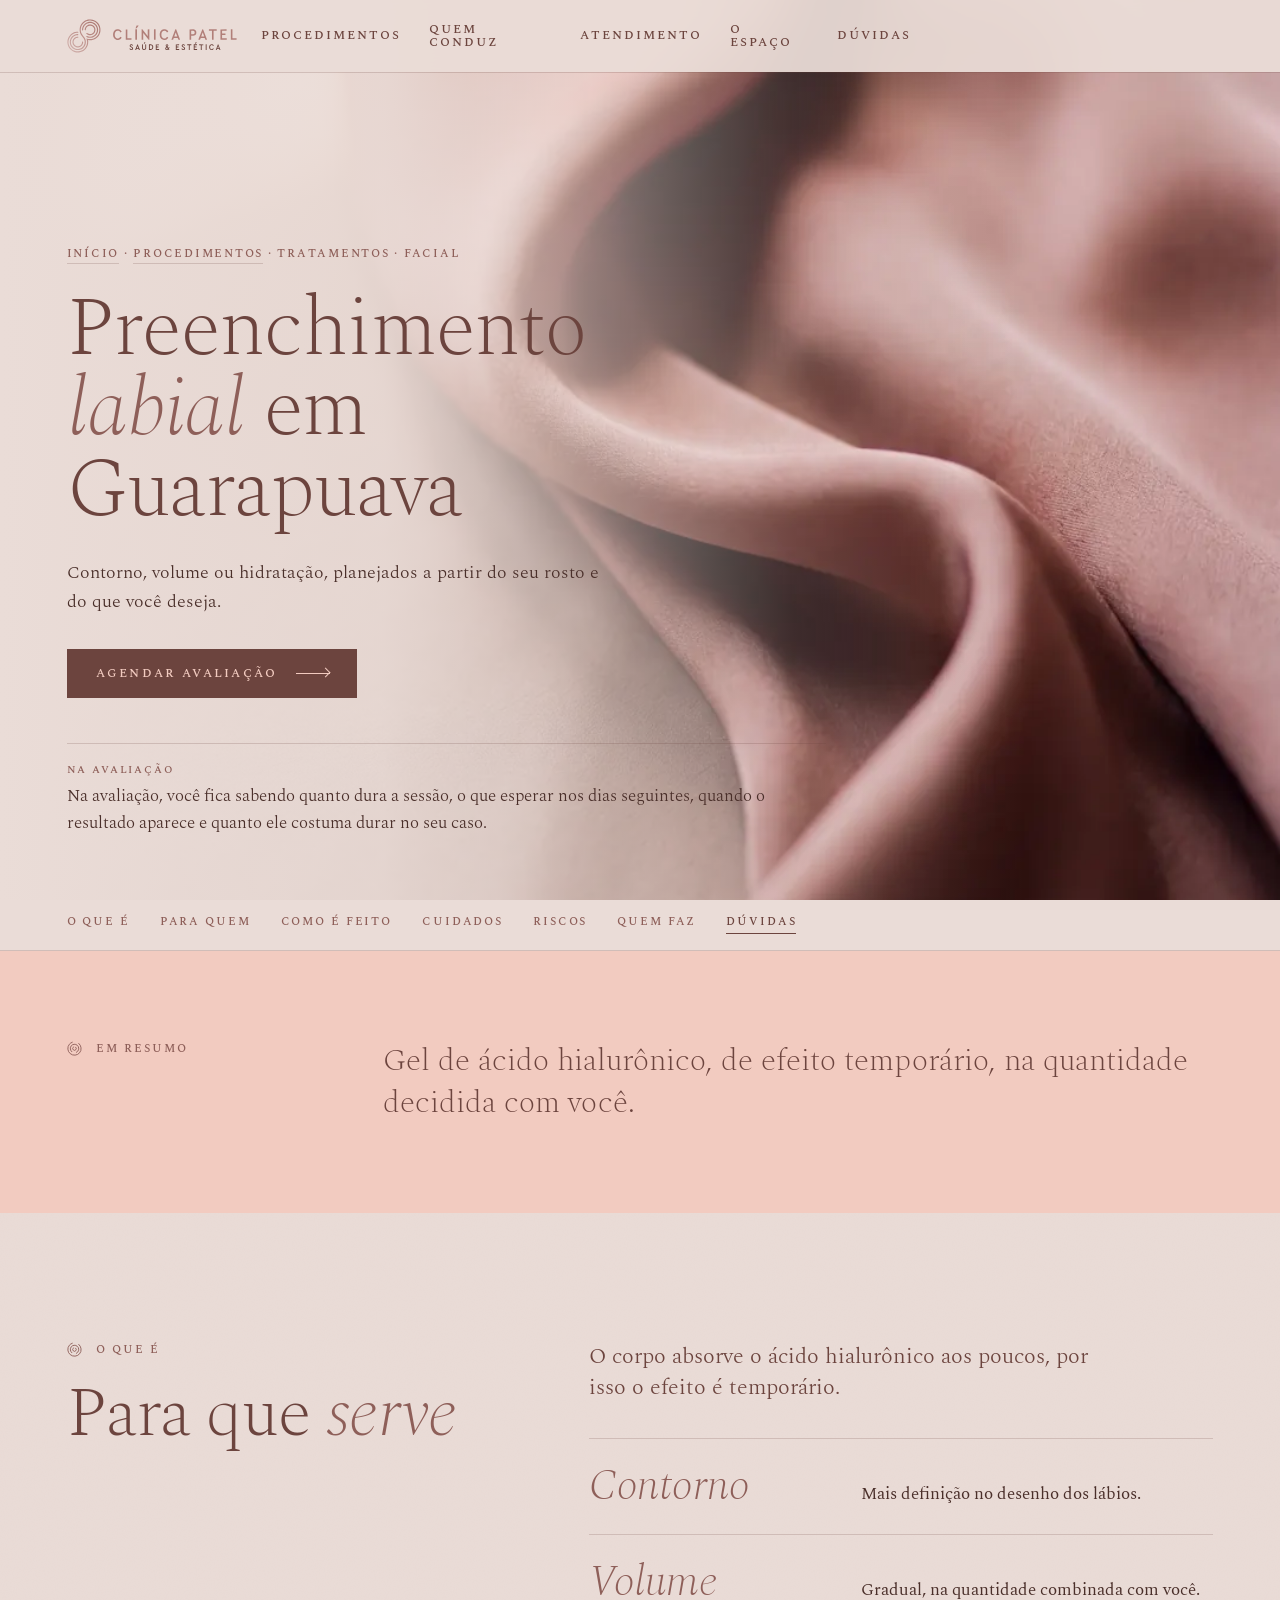
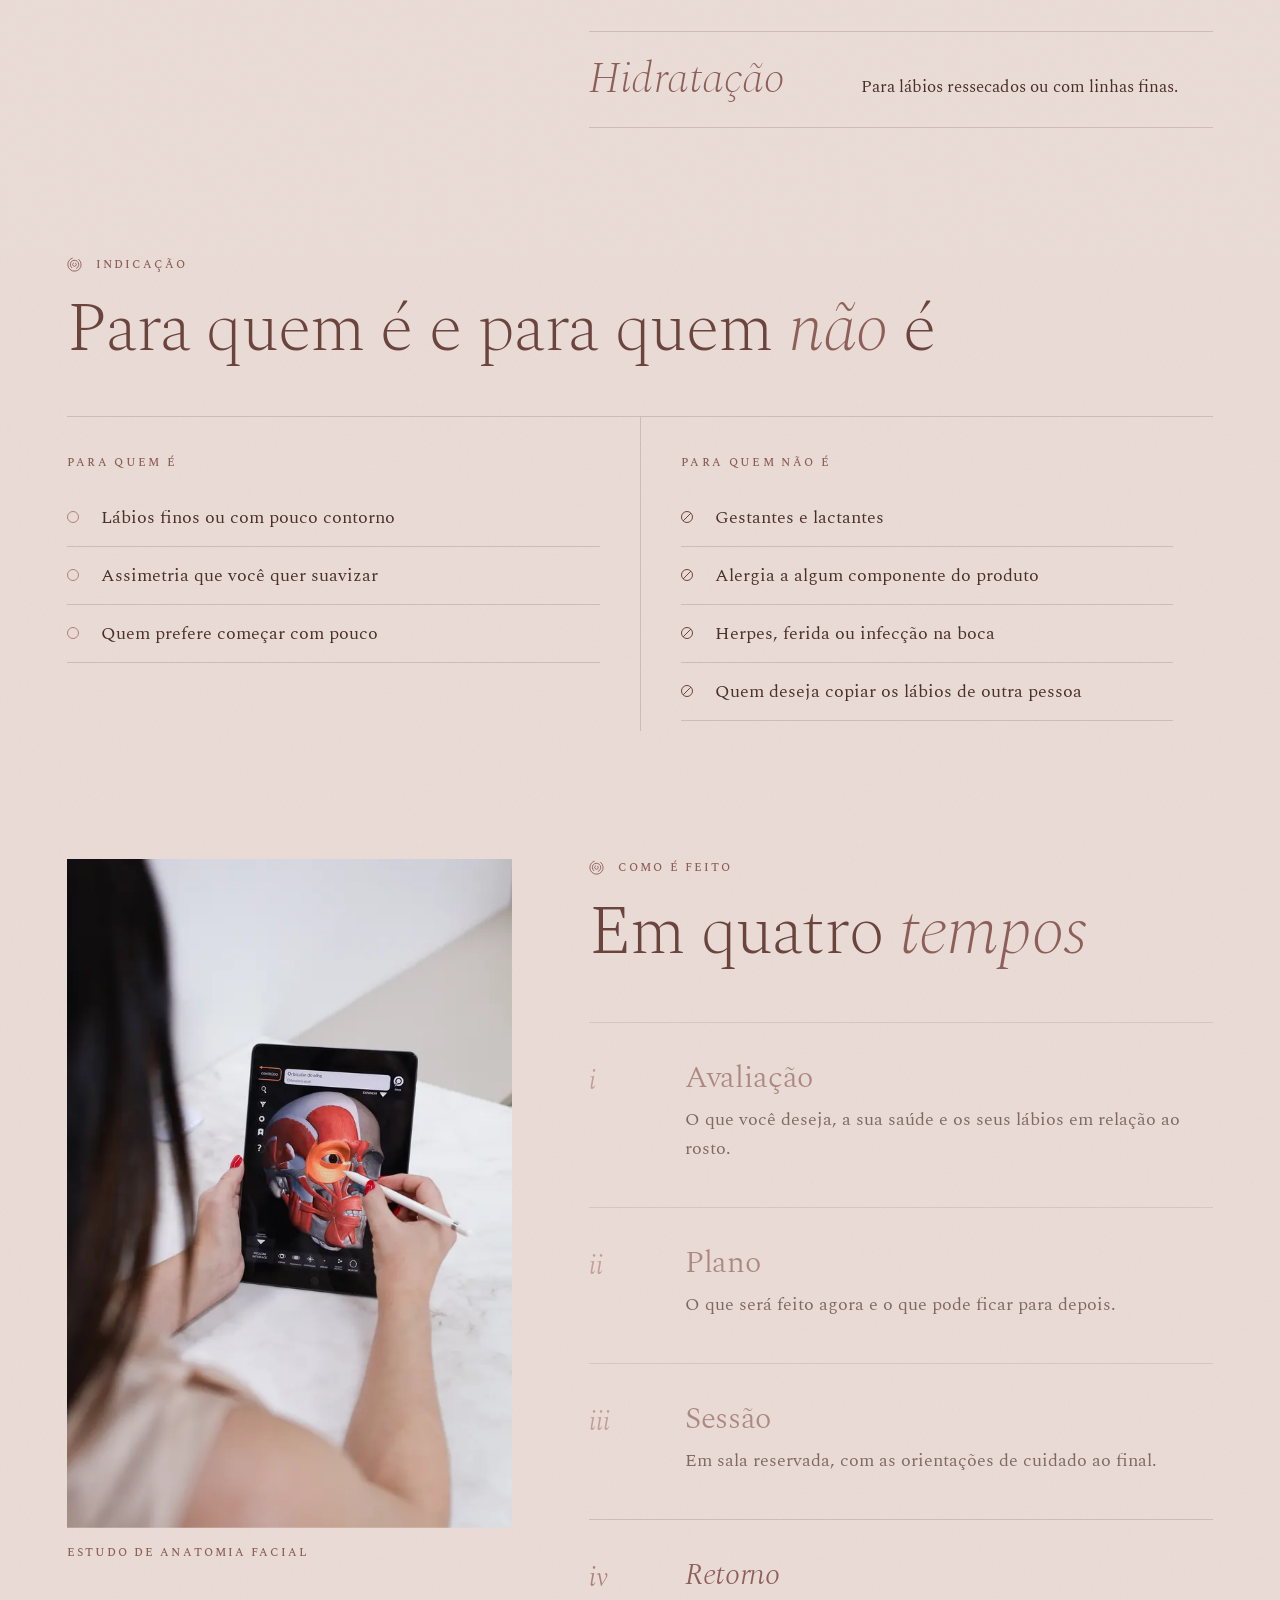
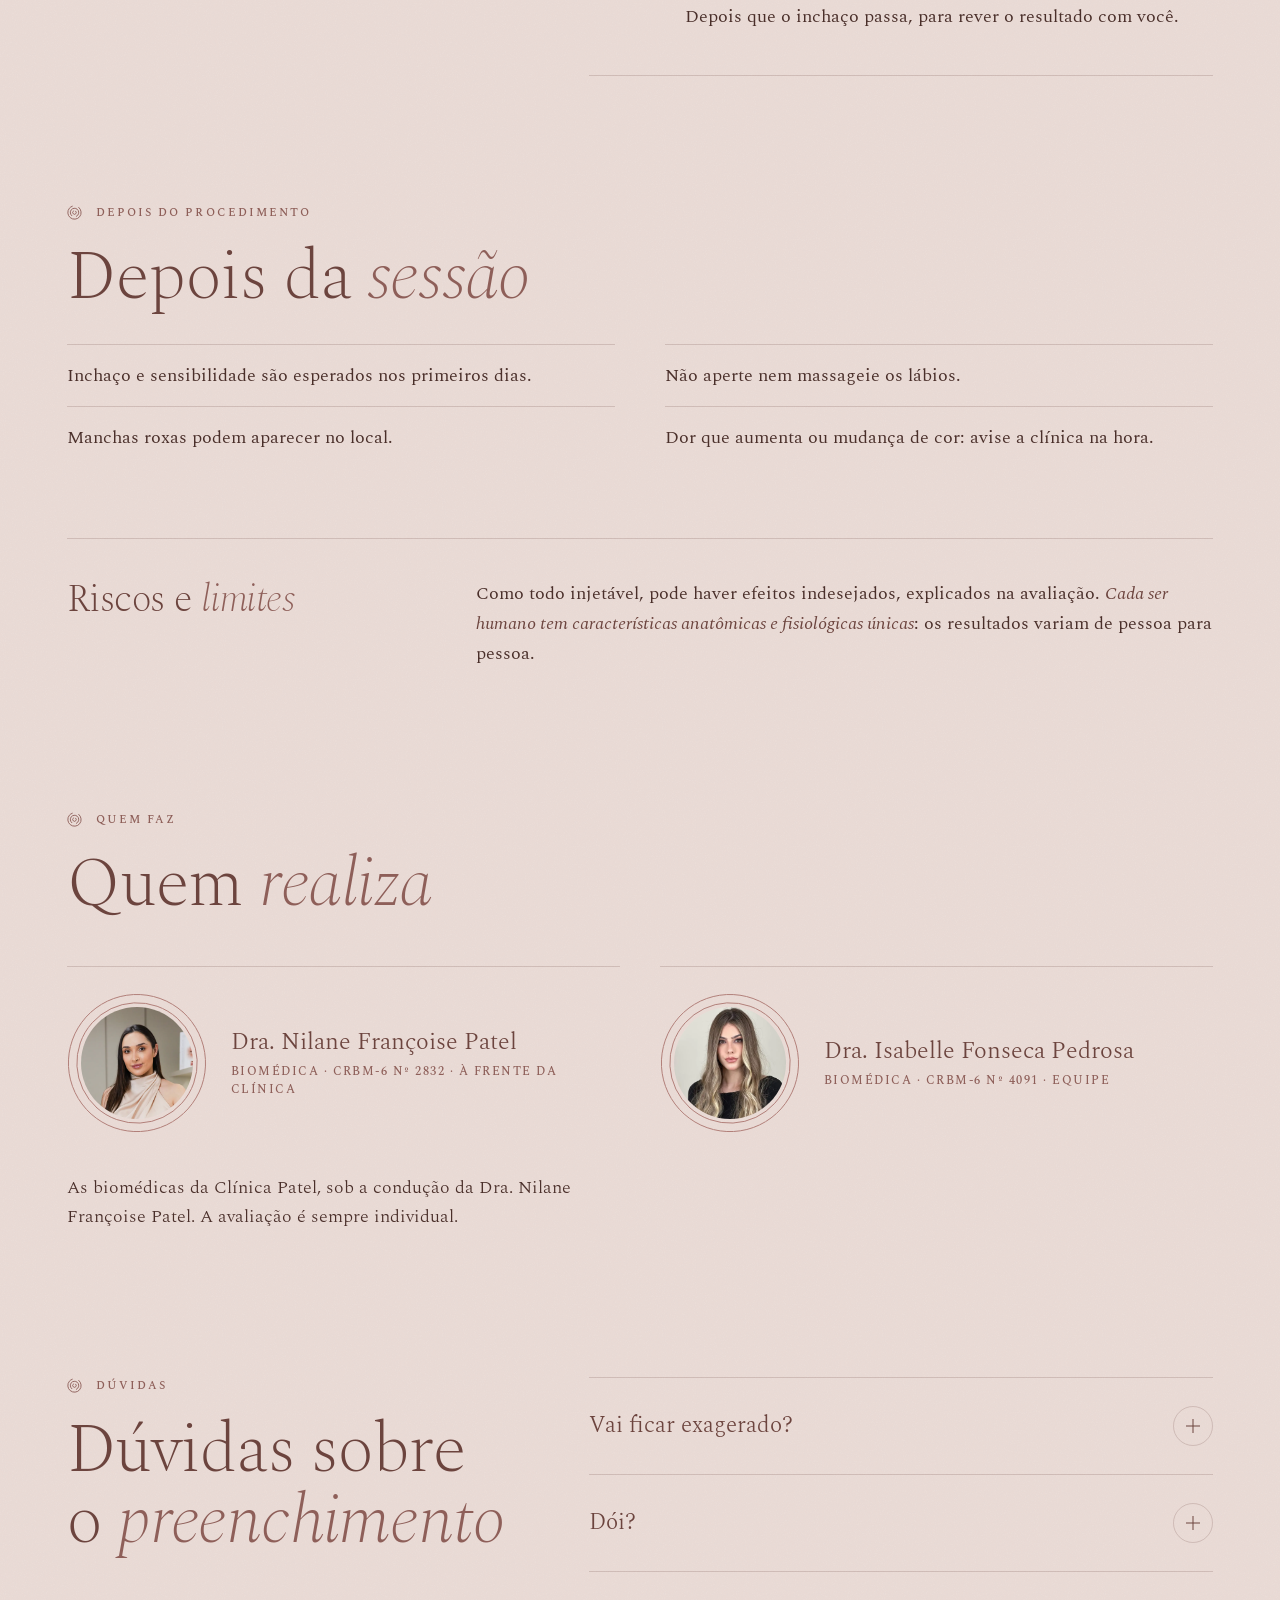
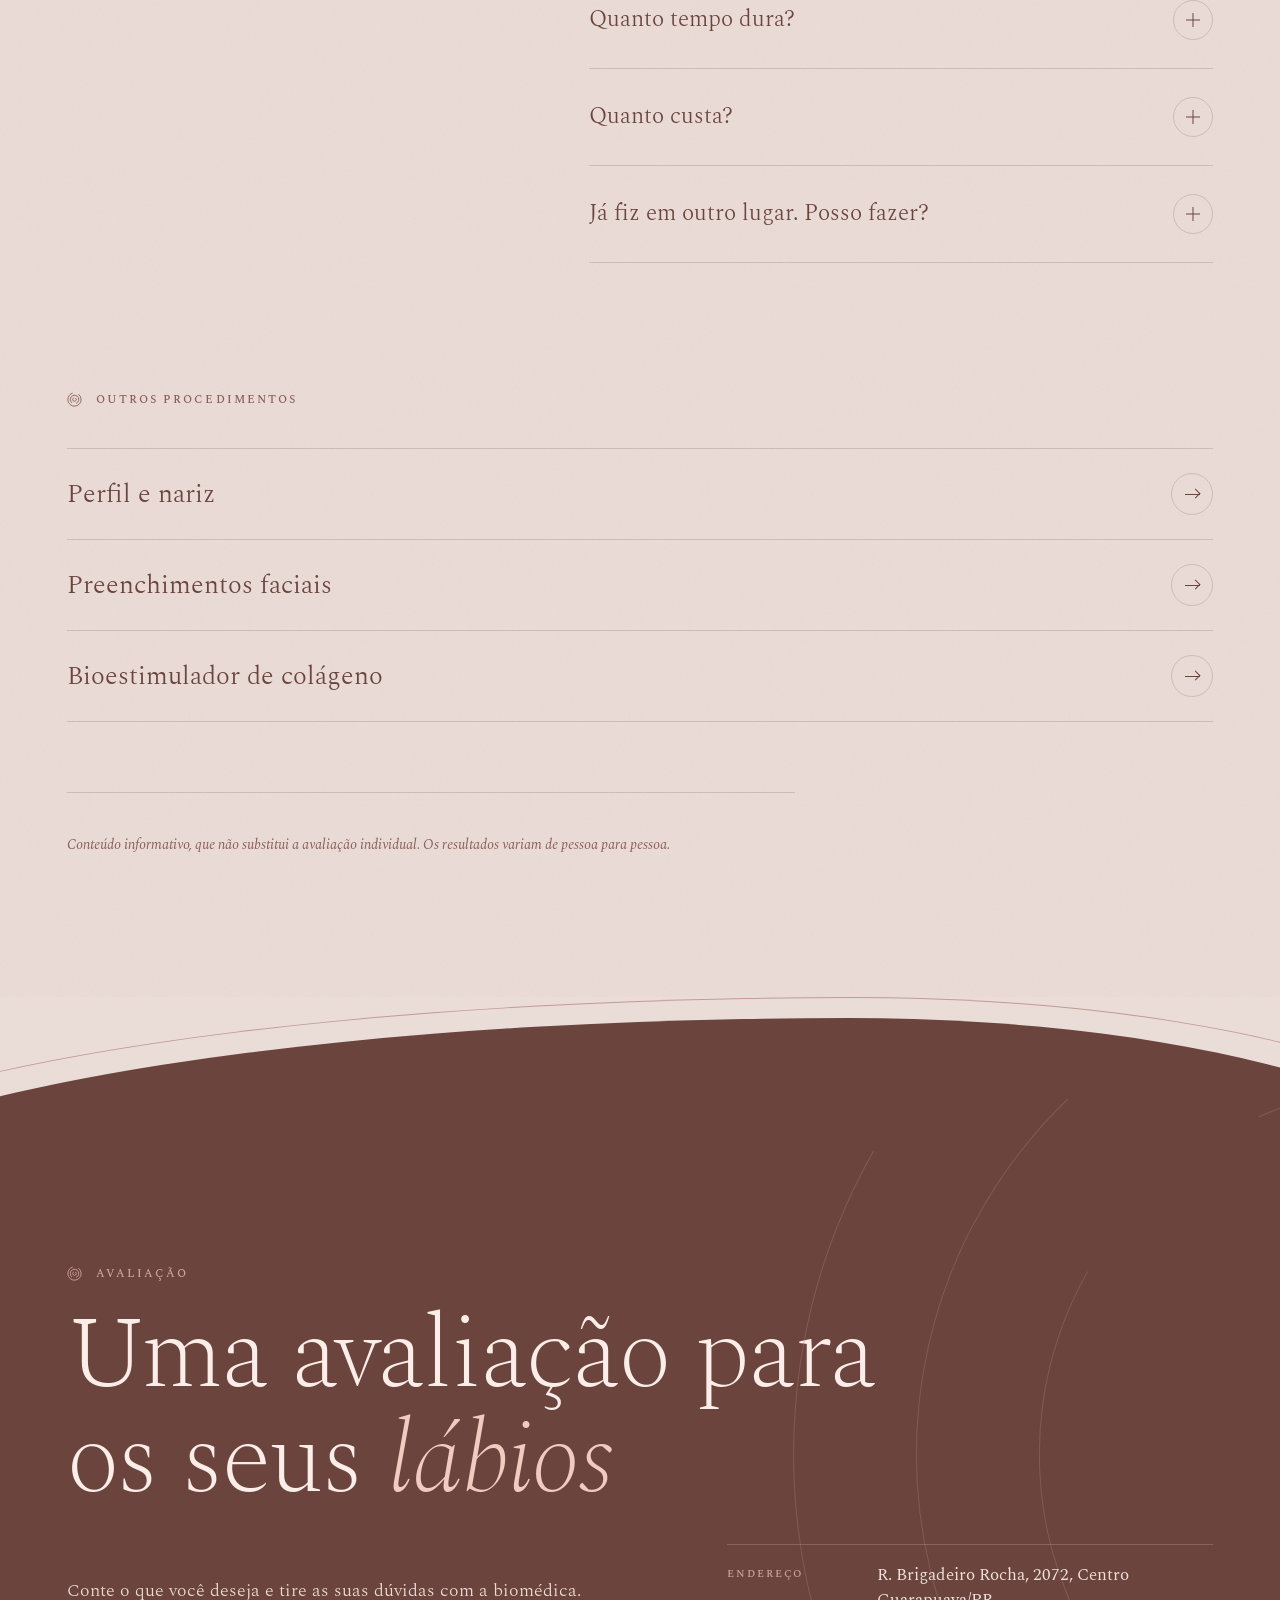
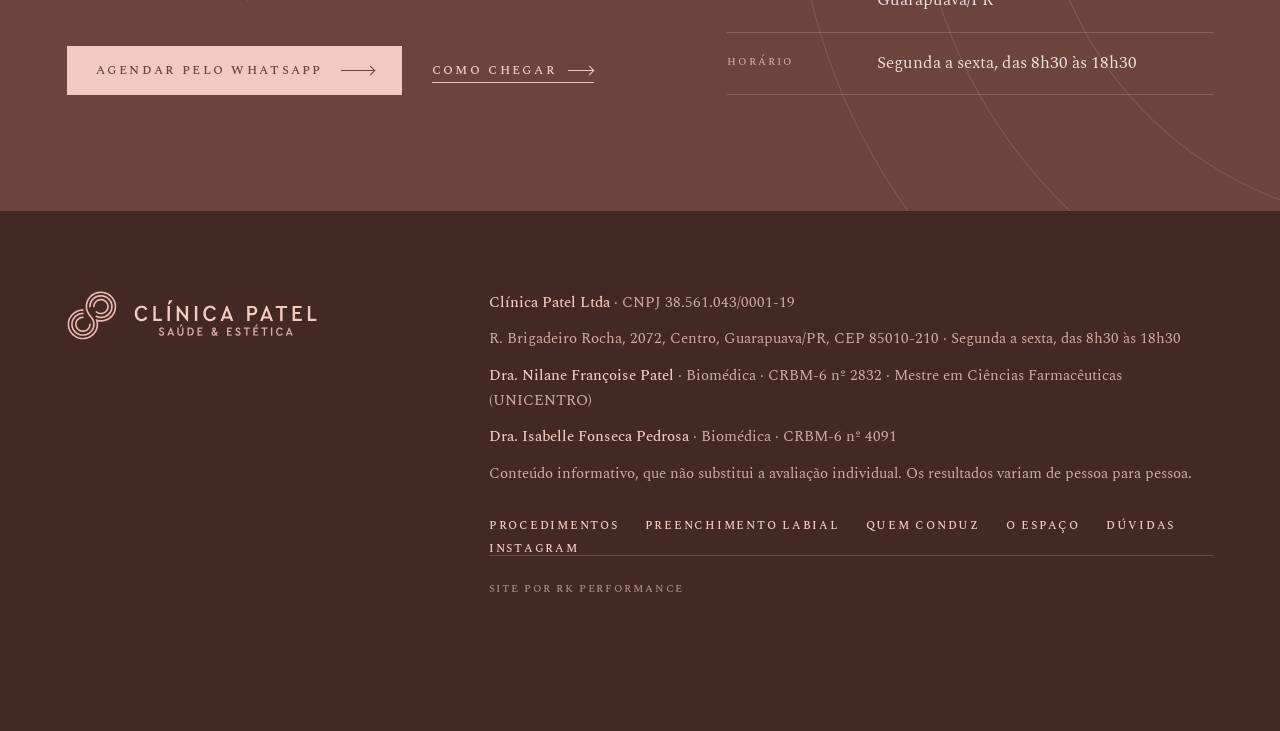
==== commit 3cf86dbe: "Abertura a cada visita e recarregar sempre no topo A abertura não pula mais na mesma aba; recarregar" ====
--- a/preenchimento-labial-guarapuava/index.html
+++ b/preenchimento-labial-guarapuava/index.html
@@ -6,20 +6,20 @@
 <title>Preenchimento labial em Guarapuava · Clínica Patel</title>
 <meta name="description" content="Preenchimento labial com ácido hialurônico em Guarapuava: para quem é, como é feito, cuidados e dúvidas. Clínica Patel, biomédicas inscritas no CRBM-6.">
 <meta name="robots" content="noindex, nofollow">
-<link rel="canonical" href="https://joaovitorrk.github.io/clinica-patel-site/preenchimento-labial-guarapuava/">
+<link rel="canonical" href="https://patel.rkperformance.com.br/preenchimento-labial-guarapuava/">
 <meta property="og:type" content="website">
 <meta property="og:locale" content="pt_BR">
 <meta property="og:title" content="Preenchimento labial em Guarapuava · Clínica Patel">
 <meta property="og:description" content="Preenchimento labial com ácido hialurônico em Guarapuava: para quem é, como é feito, cuidados e dúvidas. Clínica Patel, biomédicas inscritas no CRBM-6.">
-<meta property="og:url" content="https://joaovitorrk.github.io/clinica-patel-site/preenchimento-labial-guarapuava/">
-<meta property="og:image" content="https://joaovitorrk.github.io/clinica-patel-site/assets/img/og.jpg">
+<meta property="og:url" content="https://patel.rkperformance.com.br/preenchimento-labial-guarapuava/">
+<meta property="og:image" content="https://patel.rkperformance.com.br/assets/img/og.jpg">
 <meta name="theme-color" content="#EADCD7">
 <link rel="icon" href="../favicon.svg" type="image/svg+xml">
 <link rel="preconnect" href="https://fonts.googleapis.com">
 <link rel="preconnect" href="https://fonts.gstatic.com" crossorigin>
 <link href="https://fonts.googleapis.com/css2?family=Marcellus&amp;family=Spectral:ital,wght@0,200;0,300;0,400;0,500;1,200;1,300;1,400&amp;family=Spectral+SC:wght@500&amp;display=swap" rel="stylesheet">
-<link rel="stylesheet" href="../assets/site.css">
-<script type="application/ld+json">{"@context": "https://schema.org", "@type": "HealthAndBeautyBusiness", "name": "Clínica Patel · Saúde e Estética", "url": "https://joaovitorrk.github.io/clinica-patel-site/", "image": "https://joaovitorrk.github.io/clinica-patel-site/assets/img/og.jpg", "address": {"@type": "PostalAddress", "streetAddress": "R. Brigadeiro Rocha, 2072", "addressLocality": "Guarapuava", "addressRegion": "PR", "postalCode": "85010-210", "addressCountry": "BR"}, "openingHours": "Mo-Fr 08:30-18:30", "sameAs": ["https://www.instagram.com/clinicapatel/"], "employee": [{"@type": "Person", "name": "Nilane Françoise Patel", "jobTitle": "Biomédica", "hasCredential": {"@type": "EducationalOccupationalCredential", "credentialCategory": "Registro profissional", "name": "CRBM-6 nº 2832"}}, {"@type": "Person", "name": "Isabelle Fonseca Pedrosa", "jobTitle": "Biomédica", "hasCredential": {"@type": "EducationalOccupationalCredential", "credentialCategory": "Registro profissional", "name": "CRBM-6 nº 4091"}}]}</script>
+<link rel="stylesheet" href="../assets/site.css?v=7a0350f8">
+<script type="application/ld+json">{"@context": "https://schema.org", "@type": "HealthAndBeautyBusiness", "name": "Clínica Patel · Saúde e Estética", "url": "https://patel.rkperformance.com.br/", "image": "https://patel.rkperformance.com.br/assets/img/og.jpg", "address": {"@type": "PostalAddress", "streetAddress": "R. Brigadeiro Rocha, 2072", "addressLocality": "Guarapuava", "addressRegion": "PR", "postalCode": "85010-210", "addressCountry": "BR"}, "openingHours": "Mo-Fr 08:30-18:30", "sameAs": ["https://www.instagram.com/clinicapatel/"], "employee": [{"@type": "Person", "name": "Nilane Françoise Patel", "jobTitle": "Biomédica", "hasCredential": {"@type": "EducationalOccupationalCredential", "credentialCategory": "Registro profissional", "name": "CRBM-6 nº 2832"}}, {"@type": "Person", "name": "Isabelle Fonseca Pedrosa", "jobTitle": "Biomédica", "hasCredential": {"@type": "EducationalOccupationalCredential", "credentialCategory": "Registro profissional", "name": "CRBM-6 nº 4091"}}]}</script>
 </head>
 <body class="pagina">
 <a class="pular" href="#conteudo">Pular para o conteúdo</a>
@@ -221,6 +221,6 @@
     </div>
   </div>
 </dialog>
-<script src="../assets/site.js"></script>
+<script src="../assets/site.js?v=7a0350f8"></script>
 </body>
 </html>
--- a/assets/site.css
+++ b/assets/site.css
@@ -755,3 +755,9 @@
   .capa-texto h1 { font-size: clamp(42px, min(4.4vw, 8.6vh), 74px); }
   .capa-texto .envolve { gap: 14px; }
 }
+/* abertura automática (20/10/2026): a capa tem a altura da tela, sem rolagem presa, e a introdução é mais curta */
+.capa { height: 100vh; height: 100svh; }
+.js .capa-creditos { display: none; }
+.capa-cabeca .simb path { transition: stroke-dashoffset 1.1s var(--ease) .1s, fill-opacity .6s var(--sai) .75s; }
+.js .capa-cabeca .sobre, .js .capa-cabeca .sob { transition: opacity .8s var(--sai) .3s, letter-spacing 1.1s var(--sai) .3s; }
+.js .capa-foto { transition: opacity 1s var(--sai) .1s; }
